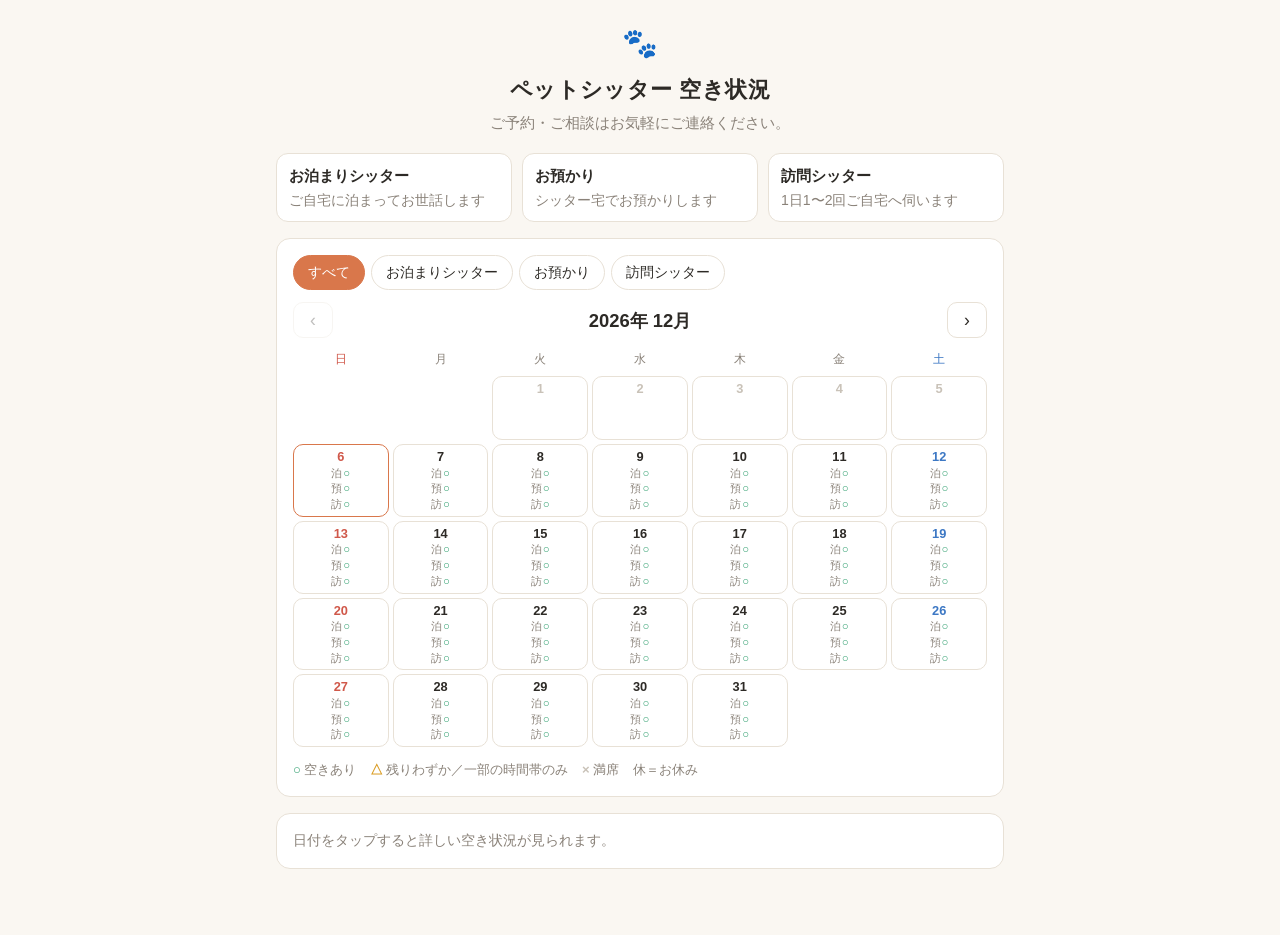
==== docs/index.html @ 4035f76f "Add pet sitter availability calendar (client view + admin page) Static site under docs/ for GitHub P" ====
<!doctype html>
<html lang="ja">
<head>
  <meta charset="utf-8">
  <meta name="viewport" content="width=device-width, initial-scale=1">
  <meta name="robots" content="noindex">
  <title>空き状況カレンダー</title>
  <link rel="stylesheet" href="style.css">
</head>
<body>
  <div class="wrap">
    <header class="top">
      <div class="paw">🐾</div>
      <h1 id="title">空き状況</h1>
      <p id="message"></p>
    </header>

    <div class="services" id="services"></div>

    <div class="card">
      <div class="tabs" id="tabs"></div>
      <div class="month-nav">
        <button type="button" id="prev" aria-label="前の月">‹</button>
        <h2 id="monthLabel"></h2>
        <button type="button" id="next" aria-label="次の月">›</button>
      </div>
      <div id="calendar"></div>
      <div class="legend">
        <span><b class="m-ok">○</b>空きあり</span>
        <span><b class="m-few">△</b>残りわずか／一部の時間帯のみ</span>
        <span><b class="m-full">×</b>満席</span>
        <span>休＝お休み</span>
      </div>
    </div>

    <div class="card" id="detail"><p class="hint">日付をタップすると詳しい空き状況が見られます。</p></div>

    <a class="contact" id="contact" hidden></a>
    <p class="footer-note" id="updated"></p>
  </div>

  <script src="common.js"></script>
  <script>
  (async function () {
    let data;
    try {
      const res = await fetch('data.json?t=' + Date.now(), { cache: 'no-store' });
      data = PS.normalize(await res.json());
    } catch (e) {
      data = PS.normalize(null);
    }
    const st = data.settings;
    document.title = st.businessName || document.title;
    document.getElementById('title').textContent = st.businessName;
    document.getElementById('message').textContent = st.message || '';

    const services = PS.enabledServices(data);
    document.getElementById('services').innerHTML = services
      .map((k) => `<div class="service"><b>${PS.esc(st.services[k].label)}</b><span>${PS.esc(st.services[k].note || '')}</span></div>`)
      .join('');

    if (st.contactUrl) {
      const a = document.getElementById('contact');
      a.href = st.contactUrl;
      a.textContent = st.contactLabel || 'お問い合わせ・ご予約';
      a.target = '_blank';
      a.rel = 'noopener';
      a.hidden = false;
    }
    if (data.updatedAt) {
      const u = new Date(data.updatedAt);
      document.getElementById('updated').textContent =
        `最終更新：${u.getMonth() + 1}/${u.getDate()} ${PS.pad(u.getHours())}:${PS.pad(u.getMinutes())}　※ご予約確定は直接のやりとりで行います`;
    }

    const now = new Date();
    const minIdx = now.getFullYear() * 12 + now.getMonth();
    const maxIdx = minIdx + Math.max(0, (Number(st.monthsAhead) || 3) - 1);
    const state = { idx: minIdx, filter: services.length > 1 ? 'all' : services[0], selected: null };

    const tabs = document.getElementById('tabs');
    const tabDefs = (services.length > 1 ? [['all', 'すべて']] : []).concat(services.map((k) => [k, st.services[k].label]));
    if (tabDefs.length > 1) {
      tabs.innerHTML = tabDefs.map(([k, l]) => `<button type="button" data-k="${k}">${PS.esc(l)}</button>`).join('');
      tabs.querySelectorAll('button').forEach((b) => b.addEventListener('click', () => { state.filter = b.dataset.k; draw(); }));
    } else {
      tabs.hidden = true;
    }

    function draw() {
      const y = Math.floor(state.idx / 12), m = state.idx % 12;
      document.getElementById('monthLabel').textContent = `${y}年 ${m + 1}月`;
      document.getElementById('prev').disabled = state.idx <= minIdx;
      document.getElementById('next').disabled = state.idx >= maxIdx;
      tabs.querySelectorAll('button').forEach((b) => b.classList.toggle('active', b.dataset.k === state.filter));
      PS.renderCalendar(document.getElementById('calendar'), data, {
        year: y, month: m, filter: state.filter, selected: state.selected,
        onSelect: (d) => { state.selected = d; draw(); PS.renderDetail(document.getElementById('detail'), data, d); },
      });
    }
    document.getElementById('prev').addEventListener('click', () => { state.idx--; draw(); });
    document.getElementById('next').addEventListener('click', () => { state.idx++; draw(); });
    draw();
  })();
  </script>
</body>
</html>
---- docs/style.css ----
:root {
  --bg: #faf7f2;
  --card: #ffffff;
  --text: #2d2a26;
  --muted: #8a8279;
  --line: #e8e1d6;
  --accent: #d9774b;
  --accent-soft: #fbeee6;
  --ok: #2f9e6e;
  --few: #d99a1e;
  --full: #c9c2b8;
  --closed-bg: #f1ece4;
  --sun: #d0584a;
  --sat: #3d78c4;
  --radius: 14px;
}
* { box-sizing: border-box; }
[hidden] { display: none !important; }
html { -webkit-text-size-adjust: 100%; }
body {
  margin: 0;
  background: var(--bg);
  color: var(--text);
  font-family: -apple-system, BlinkMacSystemFont, "Hiragino Sans", "Hiragino Kaku Gothic ProN", "Noto Sans JP", "Yu Gothic", Meiryo, sans-serif;
  line-height: 1.6;
}
.wrap { max-width: 760px; margin: 0 auto; padding: 20px 16px 48px; }
header.top { text-align: center; margin-bottom: 18px; }
header.top h1 { font-size: 1.4rem; margin: 6px 0 4px; letter-spacing: .02em; }
header.top .paw { font-size: 1.8rem; }
header.top p { margin: 0; color: var(--muted); font-size: .92rem; white-space: pre-wrap; }
.card { background: var(--card); border: 1px solid var(--line); border-radius: var(--radius); padding: 16px; margin-bottom: 16px; }

.services { display: grid; grid-template-columns: repeat(auto-fit, minmax(180px, 1fr)); gap: 10px; margin-bottom: 16px; }
.service { background: var(--card); border: 1px solid var(--line); border-radius: 12px; padding: 10px 12px; font-size: .88rem; }
.service b { display: block; font-size: .95rem; }
.service span { color: var(--muted); }

.tabs { display: flex; gap: 6px; flex-wrap: wrap; margin-bottom: 12px; }
.tabs button {
  border: 1px solid var(--line); background: var(--card); color: var(--text);
  padding: 7px 14px; border-radius: 999px; font-size: .88rem; cursor: pointer; font-family: inherit;
}
.tabs button.active { background: var(--accent); border-color: var(--accent); color: #fff; }

.month-nav { display: flex; align-items: center; justify-content: space-between; margin-bottom: 10px; }
.month-nav h2 { margin: 0; font-size: 1.15rem; }
.month-nav button {
  border: 1px solid var(--line); background: var(--card); border-radius: 10px; width: 40px; height: 36px;
  font-size: 1.1rem; cursor: pointer; color: var(--text);
}
.month-nav button:disabled { opacity: .3; cursor: default; }

.cal-grid { display: grid; grid-template-columns: repeat(7, minmax(0, 1fr)); gap: 4px; }
.cal-head { text-align: center; font-size: .78rem; color: var(--muted); padding: 2px 0; }
.cal-head.sun, .num.sun { color: var(--sun); }
.cal-head.sat, .num.sat { color: var(--sat); }
.cal-cell {
  min-height: 64px; border: 1px solid var(--line); border-radius: 10px; background: var(--card);
  padding: 4px 2px; display: flex; flex-direction: column; align-items: center; gap: 1px;
  font-family: inherit; color: var(--text); cursor: pointer;
}
.cal-cell.empty { border: none; background: transparent; cursor: default; }
.cal-cell.past { background: transparent; color: var(--full); cursor: default; }
.cal-cell.past .num { color: var(--full); }
.cal-cell.closed { background: var(--closed-bg); }
.cal-cell.today { border-color: var(--accent); }
.cal-cell.selected { outline: 2px solid var(--accent); outline-offset: -1px; background: var(--accent-soft); }
.num { font-size: .8rem; font-weight: 600; line-height: 1.2; }
.big { font-size: 1.4rem; font-weight: 700; line-height: 1.3; }
.mini { font-size: .74rem; line-height: 1.25; font-weight: 700; white-space: nowrap; }
.mini i { font-style: normal; font-weight: 400; color: var(--muted); margin-right: 1px; font-size: .68rem; }
.closed-label { font-size: .78rem; color: var(--muted); margin-top: 6px; }
.m-ok { color: var(--ok); }
.m-few { color: var(--few); }
.m-full { color: var(--full); }

.legend { display: flex; gap: 14px; flex-wrap: wrap; font-size: .82rem; color: var(--muted); margin-top: 12px; }
.legend b { margin-right: 3px; }

#detail h3 { margin: 0 0 10px; font-size: 1.05rem; }
.detail-list { list-style: none; margin: 0; padding: 0; display: grid; gap: 10px; }
.detail-list li { border-top: 1px solid var(--line); padding-top: 10px; }
.detail-list li:first-child { border-top: none; padding-top: 0; }
.d-title { font-weight: 600; font-size: .92rem; margin-bottom: 4px; }
.d-title small { color: var(--muted); font-weight: 400; margin-left: 6px; }
.d-val b { font-size: 1.1rem; }
.slots { display: grid; grid-template-columns: repeat(auto-fit, minmax(90px, 1fr)); gap: 6px; }
.slot { border: 1px solid var(--line); border-radius: 10px; padding: 6px 8px; text-align: center; }
.slot span { display: block; color: var(--text); font-size: .85rem; }
.slot span small { display: block; color: var(--muted); font-size: .72rem; }
.slot b { font-size: 1.2rem; }
.slot > small { display: block; font-size: .72rem; color: var(--muted); }
.detail-closed { color: var(--muted); margin: 0; }
.hint { color: var(--muted); font-size: .85rem; margin: 0; }

.contact {
  display: block; text-align: center; background: var(--accent); color: #fff; text-decoration: none;
  padding: 13px; border-radius: 12px; font-weight: 700; margin-top: 4px;
}
.footer-note { text-align: center; color: var(--muted); font-size: .78rem; margin-top: 18px; }

@media (max-width: 420px) {
  .cal-grid { gap: 3px; }
  .cal-cell { min-height: 58px; border-radius: 8px; }
  .mini { font-size: .7rem; }
}
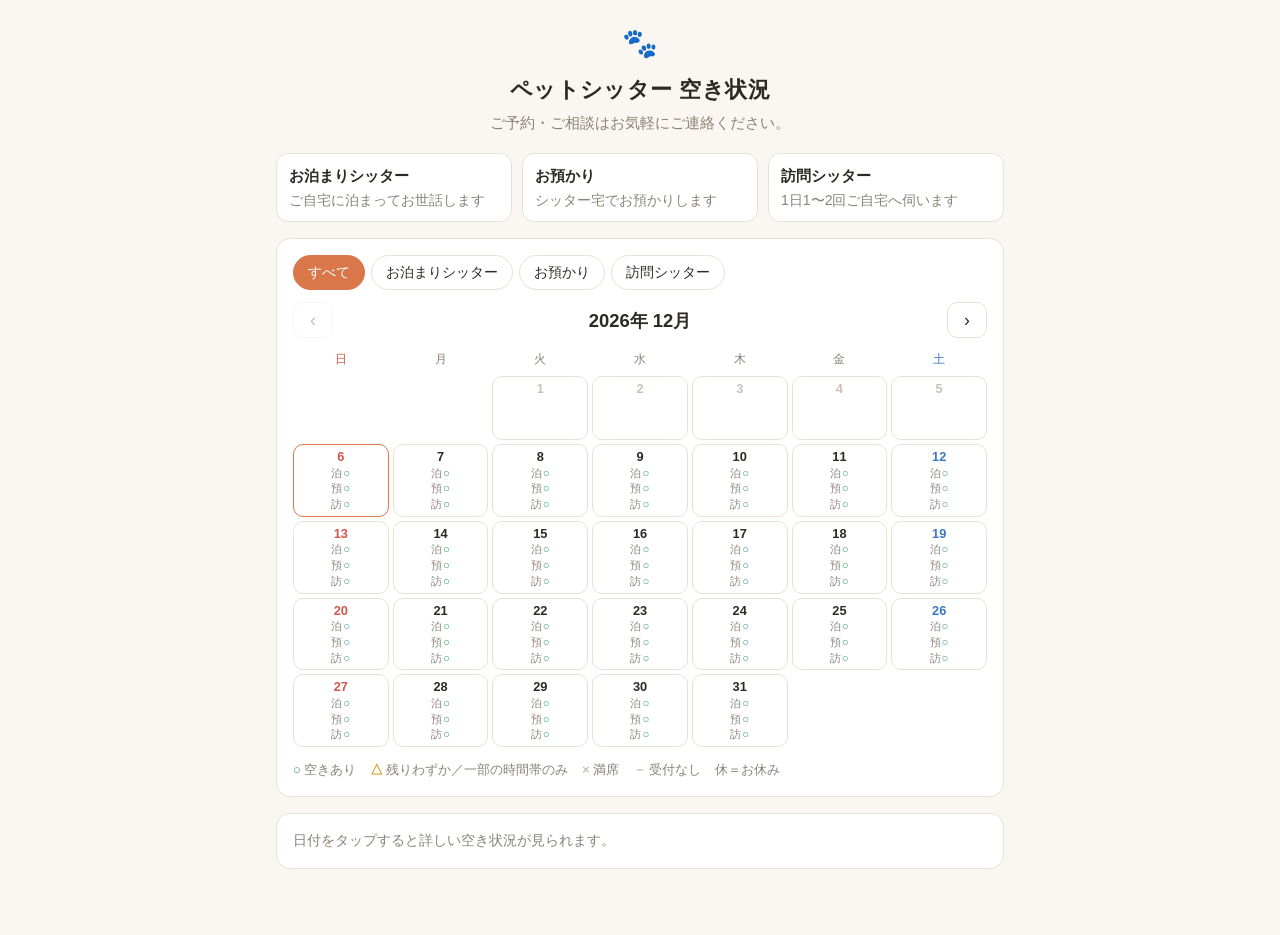
==== commit 63be8a33: "Add voice/text commands and per-period service restrictions Sitter can say e.g. "20日から25日はドロップオフしか受け" ====
--- a/docs/index.html
+++ b/docs/index.html
@@ -29,6 +29,7 @@
         <span><b class="m-ok">○</b>空きあり</span>
         <span><b class="m-few">△</b>残りわずか／一部の時間帯のみ</span>
         <span><b class="m-full">×</b>満席</span>
+        <span><b class="m-na">－</b>受付なし</span>
         <span>休＝お休み</span>
       </div>
     </div>
--- a/docs/style.css
+++ b/docs/style.css
@@ -74,6 +74,7 @@
 .m-ok { color: var(--ok); }
 .m-few { color: var(--few); }
 .m-full { color: var(--full); }
+.m-na { color: var(--full); }
 
 .legend { display: flex; gap: 14px; flex-wrap: wrap; font-size: .82rem; color: var(--muted); margin-top: 12px; }
 .legend b { margin-right: 3px; }
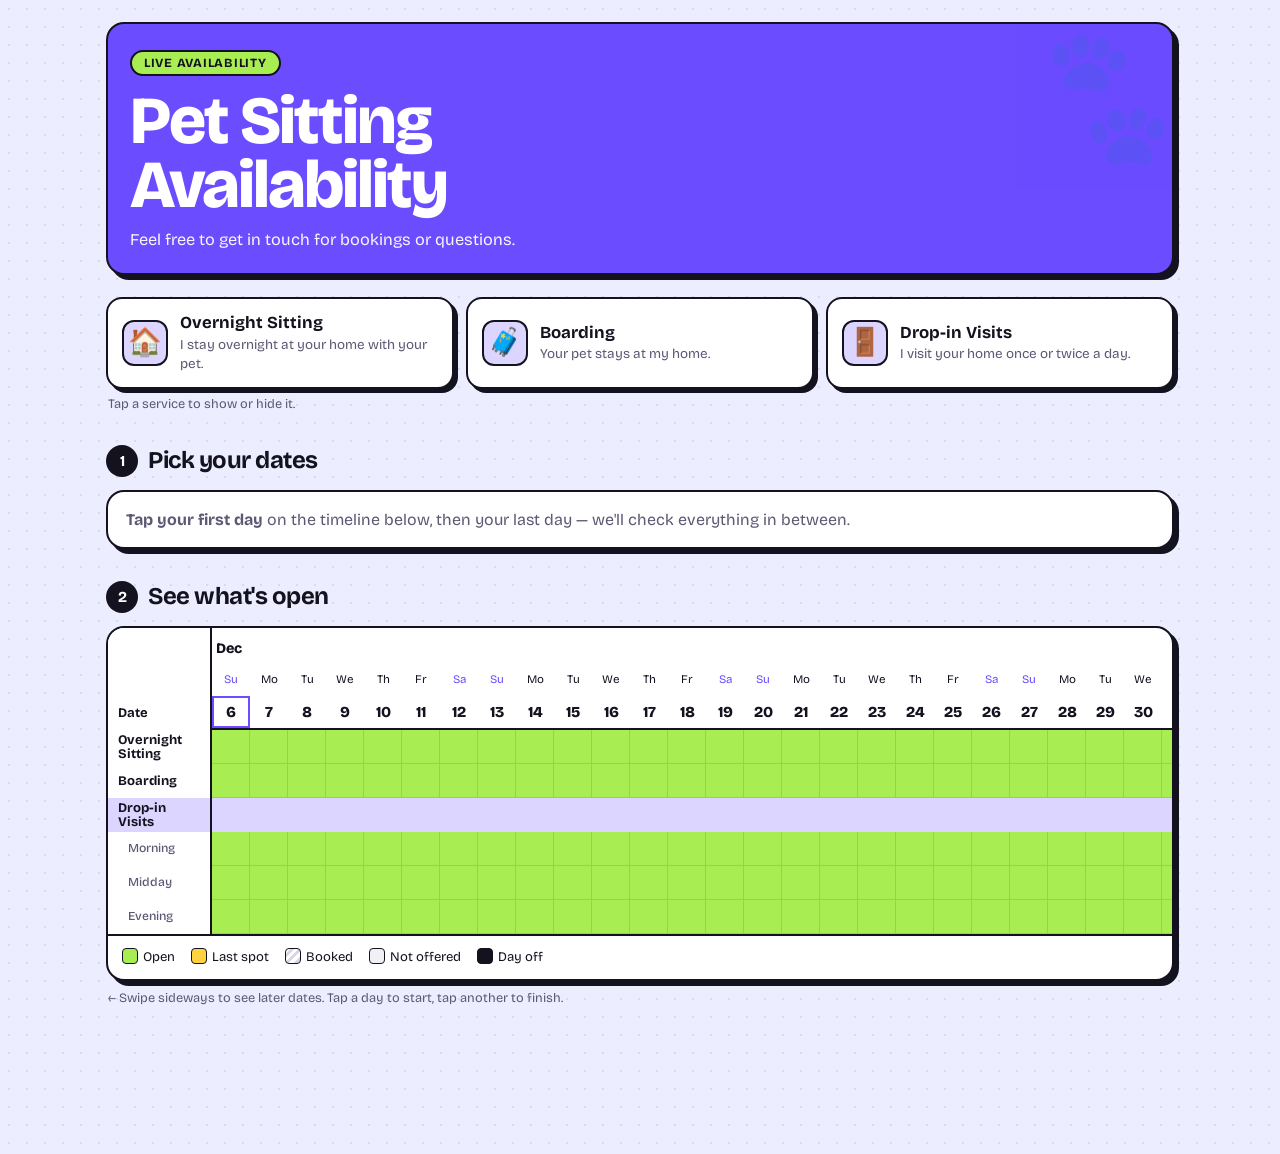
==== commit 8dde99fe: "Redesign client page in English with timeline and date-range checker; add auto-translation - Client " ====
--- a/docs/index.html
+++ b/docs/index.html
@@ -1,48 +1,51 @@
 <!doctype html>
-<html lang="ja">
+<html lang="en">
 <head>
   <meta charset="utf-8">
   <meta name="viewport" content="width=device-width, initial-scale=1">
   <meta name="robots" content="noindex">
-  <title>空き状況カレンダー</title>
-  <link rel="stylesheet" href="style.css">
+  <title>Availability</title>
+  <link rel="preconnect" href="https://fonts.googleapis.com">
+  <link rel="preconnect" href="https://fonts.gstatic.com" crossorigin>
+  <link href="https://fonts.googleapis.com/css2?family=Bricolage+Grotesque:opsz,wght@12..96,400;12..96,500;12..96,700;12..96,800&display=swap" rel="stylesheet">
+  <link rel="stylesheet" href="client.css">
 </head>
 <body>
   <div class="wrap">
-    <header class="top">
-      <div class="paw">🐾</div>
-      <h1 id="title">空き状況</h1>
+    <section class="hero sticker">
+      <div class="paws" aria-hidden="true">🐾</div>
+      <span class="eyebrow">Live availability</span>
+      <h1 id="title">Pet Sitting</h1>
       <p id="message"></p>
-    </header>
-
-    <div class="services" id="services"></div>
-
-    <div class="card">
-      <div class="tabs" id="tabs"></div>
-      <div class="month-nav">
-        <button type="button" id="prev" aria-label="前の月">‹</button>
-        <h2 id="monthLabel"></h2>
-        <button type="button" id="next" aria-label="次の月">›</button>
-      </div>
-      <div id="calendar"></div>
+    </section>
+
+    <div class="chips" id="chips"></div>
+    <p class="chip-hint">Tap a service to show or hide it.</p>
+
+    <h2 class="t"><span class="n">1</span>Pick your dates</h2>
+    <div class="checker sticker" id="checker"></div>
+
+    <h2 class="t"><span class="n">2</span>See what's open</h2>
+    <div class="tl-card sticker">
+      <div class="tl-scroll" id="scroll"><div class="tl" id="tl"></div></div>
       <div class="legend">
-        <span><b class="m-ok">○</b>空きあり</span>
-        <span><b class="m-few">△</b>残りわずか／一部の時間帯のみ</span>
-        <span><b class="m-full">×</b>満席</span>
-        <span><b class="m-na">－</b>受付なし</span>
-        <span>休＝お休み</span>
+        <span><i class="ok"></i>Open</span>
+        <span><i class="few"></i>Last spot</span>
+        <span><i class="full"></i>Booked</span>
+        <span><i class="na"></i>Not offered</span>
+        <span><i class="closed"></i>Day off</span>
       </div>
     </div>
-
-    <div class="card" id="detail"><p class="hint">日付をタップすると詳しい空き状況が見られます。</p></div>
-
-    <a class="contact" id="contact" hidden></a>
-    <p class="footer-note" id="updated"></p>
+    <p class="scroll-hint">← Swipe sideways to see later dates. Tap a day to start, tap another to finish.</p>
+
+    <p class="foot" id="updated"></p>
   </div>
+  <a class="cta" id="contact" hidden></a>
 
   <script src="common.js"></script>
   <script>
   (async function () {
+    const ICON = { stay: '🏠', boarding: '🧳', visit: '🚪' };
     let data;
     try {
       const res = await fetch('data.json?t=' + Date.now(), { cache: 'no-store' });
@@ -51,19 +54,15 @@
       data = PS.normalize(null);
     }
     const st = data.settings;
-    document.title = st.businessName || document.title;
-    document.getElementById('title').textContent = st.businessName;
-    document.getElementById('message').textContent = st.message || '';
-
-    const services = PS.enabledServices(data);
-    document.getElementById('services').innerHTML = services
-      .map((k) => `<div class="service"><b>${PS.esc(st.services[k].label)}</b><span>${PS.esc(st.services[k].note || '')}</span></div>`)
-      .join('');
+    const en = st.en;
+    document.title = en.businessName || 'Availability';
+    document.getElementById('title').textContent = en.businessName || 'Pet Sitting';
+    document.getElementById('message').textContent = en.message || '';
 
     if (st.contactUrl) {
       const a = document.getElementById('contact');
       a.href = st.contactUrl;
-      a.textContent = st.contactLabel || 'お問い合わせ・ご予約';
+      a.textContent = (en.contactLabel || 'Contact me to book') + ' →';
       a.target = '_blank';
       a.rel = 'noopener';
       a.hidden = false;
@@ -71,36 +70,162 @@
     if (data.updatedAt) {
       const u = new Date(data.updatedAt);
       document.getElementById('updated').textContent =
-        `最終更新：${u.getMonth() + 1}/${u.getDate()} ${PS.pad(u.getHours())}:${PS.pad(u.getMinutes())}　※ご予約確定は直接のやりとりで行います`;
-    }
-
-    const now = new Date();
-    const minIdx = now.getFullYear() * 12 + now.getMonth();
-    const maxIdx = minIdx + Math.max(0, (Number(st.monthsAhead) || 3) - 1);
-    const state = { idx: minIdx, filter: services.length > 1 ? 'all' : services[0], selected: null };
-
-    const tabs = document.getElementById('tabs');
-    const tabDefs = (services.length > 1 ? [['all', 'すべて']] : []).concat(services.map((k) => [k, st.services[k].label]));
-    if (tabDefs.length > 1) {
-      tabs.innerHTML = tabDefs.map(([k, l]) => `<button type="button" data-k="${k}">${PS.esc(l)}</button>`).join('');
-      tabs.querySelectorAll('button').forEach((b) => b.addEventListener('click', () => { state.filter = b.dataset.k; draw(); }));
-    } else {
-      tabs.hidden = true;
+        `Updated ${PS.MONTH_EN[u.getMonth()]} ${u.getDate()}, ${PS.pad(u.getHours())}:${PS.pad(u.getMinutes())} · Bookings are confirmed directly with me.`;
+    }
+
+    const services = PS.enabledServices(data);
+    const shown = new Set(services);
+    const state = { start: null, end: null };
+
+    // date span: today → end of the last month shown
+    const today = PS.today();
+    const t0 = PS.parse(today);
+    const months = Math.max(1, Number(st.monthsAhead) || 3);
+    const last = PS.ymd(new Date(t0.getFullYear(), t0.getMonth() + months, 0));
+    const days = [];
+    for (let d = today; d <= last; d = PS.addDays(d, 1)) days.push(d);
+    const statusCache = new Map(days.map((d) => [d, PS.dayStatus(data, d)]));
+    const ds = (d) => statusCache.get(d) || PS.dayStatus(data, d);
+
+    /* ---------- chips ---------- */
+    const chips = document.getElementById('chips');
+    chips.innerHTML = services.map((k) => {
+      const s = PS.svcText(data, k, 'en');
+      return `<button type="button" class="chip" data-k="${k}"><span class="ico">${ICON[k]}</span><span><b>${PS.esc(s.label)}</b><span class="d">${PS.esc(s.note)}</span></span></button>`;
+    }).join('');
+    chips.querySelectorAll('.chip').forEach((b) => b.addEventListener('click', () => {
+      const k = b.dataset.k;
+      if (shown.has(k) && shown.size > 1) shown.delete(k); else shown.add(k);
+      chips.querySelectorAll('.chip').forEach((c) => c.classList.toggle('off', !shown.has(c.dataset.k)));
+      draw();
+    }));
+
+    /* ---------- timeline ---------- */
+    function cellFor(m, remaining) {
+      if (m === 'closed') return ['closed', 'OFF'];
+      if (m === 'na') return ['na', '–'];
+      if (m === 'full') return ['full', '✕'];
+      if (m === 'few') return ['few', st.showCounts ? String(remaining) : ''];
+      return ['ok', ''];
+    }
+    function inRange(d) {
+      if (!state.start) return false;
+      const e = state.end || state.start;
+      return d >= state.start && d <= e;
+    }
+    function drawTimeline() {
+      const tl = document.getElementById('tl');
+      tl.style.setProperty('--days', days.length);
+      let h = '<div class="lab"></div>';
+      days.forEach((d, i) => {
+        const x = PS.parse(d);
+        const label = i === 0 || x.getDate() === 1 ? `<span>${PS.MONTH_EN[x.getMonth()]}</span>` : '';
+        h += `<div class="mon">${label}</div>`;
+      });
+      h += '<div class="lab"></div>';
+      days.forEach((d) => {
+        const w = PS.parse(d).getDay();
+        h += `<div class="dw ${w === 0 || w === 6 ? 'we' : ''}" data-d="${d}">${PS.WEEK_EN[w].slice(0, 2)}</div>`;
+      });
+      h += '<div class="lab">Date</div>';
+      days.forEach((d) => {
+        const cls = ['dn'];
+        if (d === today) cls.push('today');
+        if (d === state.start || d === state.end) cls.push('sel');
+        h += `<div class="${cls.join(' ')}" data-d="${d}">${PS.parse(d).getDate()}</div>`;
+      });
+
+      const row = (label, sub, getter) => {
+        h += `<div class="lab ${sub ? 'sub' : ''}">${PS.esc(label)}</div>`;
+        days.forEach((d) => {
+          const [cls, txt] = getter(ds(d));
+          const extra = (inRange(d) ? ' inrange' : '') + (d === state.start || d === state.end ? ' sel' : '');
+          h += `<div class="c ${cls}${extra}" data-d="${d}">${txt}</div>`;
+        });
+      };
+      for (const k of services) {
+        if (!shown.has(k)) continue;
+        const s = PS.svcText(data, k, 'en');
+        if (k === 'visit') {
+          h += `<div class="lab grp">${PS.esc(s.label)}</div><div class="lab grp" style="grid-column: 2 / -1; position: static; border-right: 0"></div>`;
+          st.visitSlots.forEach((slot, i) => {
+            row(PS.slotText(slot, 'en').label, true, (x) => {
+              if (x.closed) return cellFor('closed');
+              const v = x.visits[i];
+              return cellFor(PS.mark(v), v.remaining);
+            });
+          });
+        } else {
+          row(s.label, false, (x) => (x.closed ? cellFor('closed') : cellFor(PS.mark(x[k]), x[k].remaining)));
+        }
+      }
+      tl.innerHTML = h;
+      tl.querySelectorAll('[data-d]').forEach((el) => el.addEventListener('click', () => pick(el.dataset.d)));
+    }
+
+    /* ---------- range checker ---------- */
+    function pick(d) {
+      if (!state.start || state.end) { state.start = d; state.end = null; }
+      else if (d < state.start) { state.start = d; }
+      else { state.end = d; }
+      draw();
+    }
+    function list(ds_) {
+      const shownDates = ds_.slice(0, 4).map((d) => PS.fmtDateEn(d).replace(/^\w+, /, ''));
+      return shownDates.join(', ') + (ds_.length > 4 ? ` +${ds_.length - 4} more` : '');
+    }
+    function drawChecker() {
+      const el = document.getElementById('checker');
+      if (!state.start) {
+        el.innerHTML = '<p class="prompt"><b>Tap your first day</b> on the timeline below, then your last day — we\'ll check everything in between.</p>';
+        return;
+      }
+      const a = state.start, b = state.end || state.start;
+      const nights = [];
+      if (b > a) for (let d = a; d < b; d = PS.addDays(d, 1)) nights.push(d); else nights.push(a);
+      const visitDays = [];
+      for (let d = a; d <= b; d = PS.addDays(d, 1)) visitDays.push(d);
+      const nCount = b > a ? nights.length : 1;
+      let html = `<div class="range">${PS.fmtDateEn(a)}${b > a ? ' → ' + PS.fmtDateEn(b) : ''}<small>${b > a ? `${nCount} night${nCount > 1 ? 's' : ''} · ${visitDays.length} days` : 'one day'}${state.end ? '' : ' · tap a last day'}</small></div>`;
+      html += '<div class="results">';
+      for (const k of services) {
+        if (!shown.has(k)) continue;
+        const s = PS.svcText(data, k, 'en');
+        if (k === 'visit') {
+          const perSlot = st.visitSlots.map((slot, i) => {
+            const bad = visitDays.filter((d) => { const x = ds(d); return x.closed || x.visits[i].remaining <= 0; });
+            return { label: PS.slotText(slot, 'en').label, bad };
+          });
+          const allOk = perSlot.every((p) => !p.bad.length);
+          const allNo = perSlot.every((p) => p.bad.length === visitDays.length);
+          const cls = allOk ? 'ok' : allNo ? 'no' : 'partial';
+          html += `<div class="res ${cls}"><div class="h"><span>${ICON[k]} ${PS.esc(s.label)}</span><span>${allOk ? '✓ Open' : allNo ? '✕' : 'Partly'}</span></div>`;
+          if (allOk) html += '<div class="s">Every visit time is open.</div>';
+          else if (allNo) html += '<div class="s">Not available for these dates.</div>';
+          else html += '<ul>' + perSlot.map((p) => `<li><b>${PS.esc(p.label)}</b>: ${!p.bad.length ? 'open every day' : p.bad.length === visitDays.length ? 'not available' : 'not on ' + list(p.bad)}</li>`).join('') + '</ul>';
+          html += '</div>';
+        } else {
+          const bad = nights.filter((d) => { const x = ds(d); return x.closed || x[k].remaining <= 0; });
+          const cls = !bad.length ? 'ok' : bad.length === nights.length ? 'no' : 'partial';
+          const msg = !bad.length
+            ? (b > a ? `Open for all ${nCount} night${nCount > 1 ? 's' : ''}.` : 'Open that night.')
+            : bad.length === nights.length ? 'Not available for these dates.'
+            : `Booked the night${bad.length > 1 ? 's' : ''} of ${list(bad)}.`;
+          html += `<div class="res ${cls}"><div class="h"><span>${ICON[k]} ${PS.esc(s.label)}</span><span>${cls === 'ok' ? '✓ Open' : cls === 'no' ? '✕' : 'Partly'}</span></div><div class="s">${msg}</div></div>`;
+        }
+      }
+      html += '</div><button type="button" class="btn-clear" id="clear">Clear dates</button>';
+      el.innerHTML = html;
+      document.getElementById('clear').addEventListener('click', () => { state.start = state.end = null; draw(); });
     }
 
     function draw() {
-      const y = Math.floor(state.idx / 12), m = state.idx % 12;
-      document.getElementById('monthLabel').textContent = `${y}年 ${m + 1}月`;
-      document.getElementById('prev').disabled = state.idx <= minIdx;
-      document.getElementById('next').disabled = state.idx >= maxIdx;
-      tabs.querySelectorAll('button').forEach((b) => b.classList.toggle('active', b.dataset.k === state.filter));
-      PS.renderCalendar(document.getElementById('calendar'), data, {
-        year: y, month: m, filter: state.filter, selected: state.selected,
-        onSelect: (d) => { state.selected = d; draw(); PS.renderDetail(document.getElementById('detail'), data, d); },
-      });
-    }
-    document.getElementById('prev').addEventListener('click', () => { state.idx--; draw(); });
-    document.getElementById('next').addEventListener('click', () => { state.idx++; draw(); });
+      const sc = document.getElementById('scroll');
+      const x = sc.scrollLeft;
+      drawTimeline();
+      sc.scrollLeft = x;
+      drawChecker();
+    }
     draw();
   })();
   </script>
--- a/docs/client.css
+++ b/docs/client.css
@@ -0,0 +1,133 @@
+/* Client page — bold "sticker" timeline design */
+:root {
+  --bg: #eceeff;
+  --ink: #15121f;
+  --paper: #ffffff;
+  --violet: #6b4cff;
+  --violet-soft: #dcd5ff;
+  --ok: #a8ee52;
+  --few: #ffd23f;
+  --muted: #5d5873;
+  --line: #15121f;
+  --col: 38px;
+  --lab: 104px;
+}
+* { box-sizing: border-box; }
+[hidden] { display: none !important; }
+html { -webkit-text-size-adjust: 100%; }
+body {
+  margin: 0;
+  background: var(--bg);
+  color: var(--ink);
+  font-family: "Bricolage Grotesque", "Helvetica Neue", Arial, sans-serif;
+  line-height: 1.45;
+  background-image: radial-gradient(rgba(21, 18, 31, .09) 1.2px, transparent 1.2px);
+  background-size: 18px 18px;
+}
+.wrap { max-width: 1100px; margin: 0 auto; padding: 22px 16px 120px; }
+
+.sticker {
+  background: var(--paper);
+  border: 2.5px solid var(--line);
+  border-radius: 18px;
+  box-shadow: 5px 5px 0 var(--line);
+}
+
+/* Hero */
+.hero { padding: 26px 22px 22px; position: relative; overflow: hidden; background: var(--violet); color: #fff; }
+.hero .eyebrow {
+  display: inline-block; background: var(--ok); color: var(--ink); border: 2px solid var(--ink);
+  border-radius: 999px; padding: 2px 12px; font-weight: 700; font-size: .78rem; letter-spacing: .06em; text-transform: uppercase;
+}
+.hero h1 { font-size: clamp(2.1rem, 8vw, 4.2rem); line-height: .95; margin: 14px 0 10px; letter-spacing: -.03em; font-weight: 800; max-width: 12ch; }
+.hero p { margin: 0; font-size: 1.02rem; max-width: 46ch; opacity: .95; white-space: pre-wrap; }
+.hero .paws { position: absolute; right: -10px; top: -14px; font-size: 7.5rem; opacity: .18; transform: rotate(18deg); pointer-events: none; }
+
+/* Service chips */
+.chips { display: flex; flex-wrap: wrap; gap: 12px; margin: 22px 0 6px; }
+.chip {
+  flex: 1 1 220px; text-align: left; cursor: pointer; font: inherit; color: var(--ink);
+  padding: 12px 14px; display: flex; gap: 12px; align-items: center;
+  background: var(--paper); border: 2.5px solid var(--line); border-radius: 16px; box-shadow: 4px 4px 0 var(--line);
+  transition: transform .08s, box-shadow .08s;
+}
+.chip:active { transform: translate(2px, 2px); box-shadow: 2px 2px 0 var(--line); }
+.chip .ico { font-size: 1.7rem; width: 46px; height: 46px; display: grid; place-items: center; border-radius: 12px; border: 2px solid var(--line); background: var(--violet-soft); flex-shrink: 0; }
+.chip b { display: block; font-size: 1.05rem; }
+.chip span.d { display: block; font-size: .84rem; color: var(--muted); }
+.chip.off { opacity: .45; box-shadow: none; transform: translate(4px, 4px); }
+.chip-hint { font-size: .8rem; color: var(--muted); margin: 4px 2px 0; }
+
+/* Section titles */
+h2.t { font-size: 1.5rem; letter-spacing: -.02em; margin: 30px 0 12px; display: flex; align-items: center; gap: 10px; }
+h2.t .n { display: inline-grid; place-items: center; width: 32px; height: 32px; border-radius: 50%; background: var(--ink); color: #fff; font-size: .95rem; }
+
+/* Range checker */
+.checker { padding: 16px 18px; }
+.checker .range { font-size: 1.25rem; font-weight: 800; letter-spacing: -.01em; }
+.checker .range small { font-weight: 500; color: var(--muted); font-size: .85rem; margin-left: 6px; }
+.checker .prompt { color: var(--muted); margin: 0; }
+.results { display: grid; grid-template-columns: repeat(auto-fit, minmax(220px, 1fr)); gap: 10px; margin-top: 12px; }
+.res { border: 2px solid var(--line); border-radius: 14px; padding: 10px 12px; }
+.res.ok { background: var(--ok); }
+.res.partial { background: var(--few); }
+.res.no { background: repeating-linear-gradient(135deg, #fff 0 7px, #ece9f4 7px 14px); }
+.res .h { font-weight: 800; display: flex; justify-content: space-between; gap: 6px; }
+.res .s { font-size: .85rem; margin-top: 2px; }
+.res ul { margin: 4px 0 0; padding-left: 18px; font-size: .85rem; }
+.btn-clear { margin-top: 12px; font: inherit; font-weight: 700; background: var(--paper); border: 2px solid var(--line); border-radius: 999px; padding: 4px 14px; cursor: pointer; color: var(--ink); }
+
+/* Timeline */
+.tl-card { padding: 0; overflow: hidden; }
+.tl-scroll { overflow-x: auto; -webkit-overflow-scrolling: touch; scrollbar-width: thin; }
+.tl { display: grid; grid-template-columns: var(--lab) repeat(var(--days), var(--col)); min-width: max-content; }
+.tl > div { height: 34px; }
+.lab {
+  position: sticky; left: 0; z-index: 3; background: var(--paper); border-right: 2.5px solid var(--line);
+  display: flex; align-items: center; padding: 0 10px; font-weight: 700; font-size: .82rem; line-height: 1.1;
+}
+.lab.sub { font-weight: 500; font-size: .76rem; padding-left: 20px; color: var(--muted); }
+.lab.grp { background: var(--violet-soft); }
+.mon { font-weight: 800; font-size: .9rem; display: flex; align-items: flex-end; padding: 0 0 2px 4px; white-space: nowrap; overflow: visible; }
+.mon span { position: relative; z-index: 1; }
+.dw, .dn { display: grid; place-items: center; font-size: .72rem; cursor: pointer; }
+.dn { font-weight: 800; font-size: .95rem; border-bottom: 2.5px solid var(--line); }
+.we { color: var(--violet); }
+.c {
+  border-right: 1px solid rgba(21, 18, 31, .12); border-bottom: 1px solid rgba(21, 18, 31, .12);
+  display: grid; place-items: center; cursor: pointer; font-size: .8rem; font-weight: 800; position: relative;
+}
+.c.ok { background: var(--ok); }
+.c.few { background: var(--few); }
+.c.full { background: repeating-linear-gradient(135deg, #fff 0 5px, #e3e0ee 5px 10px); color: #9a95ad; }
+.c.na { background: #f1f0f6; color: #b9b5c8; }
+.c.closed { background: var(--ink); color: #fff; font-size: .62rem; letter-spacing: .04em; }
+.tl .today { box-shadow: inset 0 0 0 2px var(--violet); }
+.tl .sel { outline: 3px solid var(--violet); outline-offset: -3px; z-index: 1; }
+.tl .inrange { filter: saturate(1.25) brightness(.94); }
+.tl .gap { height: 8px !important; }
+
+.legend { display: flex; flex-wrap: wrap; gap: 10px 16px; padding: 12px 14px; border-top: 2.5px solid var(--line); font-size: .82rem; }
+.legend i { display: inline-block; width: 16px; height: 16px; border: 1.5px solid var(--line); border-radius: 4px; vertical-align: -3px; margin-right: 5px; }
+.legend .ok { background: var(--ok); }
+.legend .few { background: var(--few); }
+.legend .full { background: repeating-linear-gradient(135deg, #fff 0 3px, #d9d6e6 3px 6px); }
+.legend .na { background: #f1f0f6; }
+.legend .closed { background: var(--ink); }
+.scroll-hint { font-size: .8rem; color: var(--muted); margin: 8px 2px 0; }
+
+/* Contact bar */
+.cta {
+  position: fixed; left: 50%; bottom: 16px; transform: translateX(-50%); width: min(560px, calc(100% - 32px));
+  display: flex; align-items: center; justify-content: center; gap: 8px;
+  background: var(--ink); color: #fff; text-decoration: none; font-weight: 800; font-size: 1.05rem;
+  padding: 15px 18px; border-radius: 999px; border: 2.5px solid var(--ink); box-shadow: 4px 4px 0 var(--violet); z-index: 10;
+}
+.foot { text-align: center; font-size: .8rem; color: var(--muted); margin-top: 26px; }
+
+@media (max-width: 520px) {
+  :root { --col: 34px; --lab: 84px; }
+  .hero { padding: 22px 18px 18px; }
+  .lab { font-size: .74rem; padding: 0 7px; }
+  .lab.sub { padding-left: 12px; font-size: .7rem; }
+}
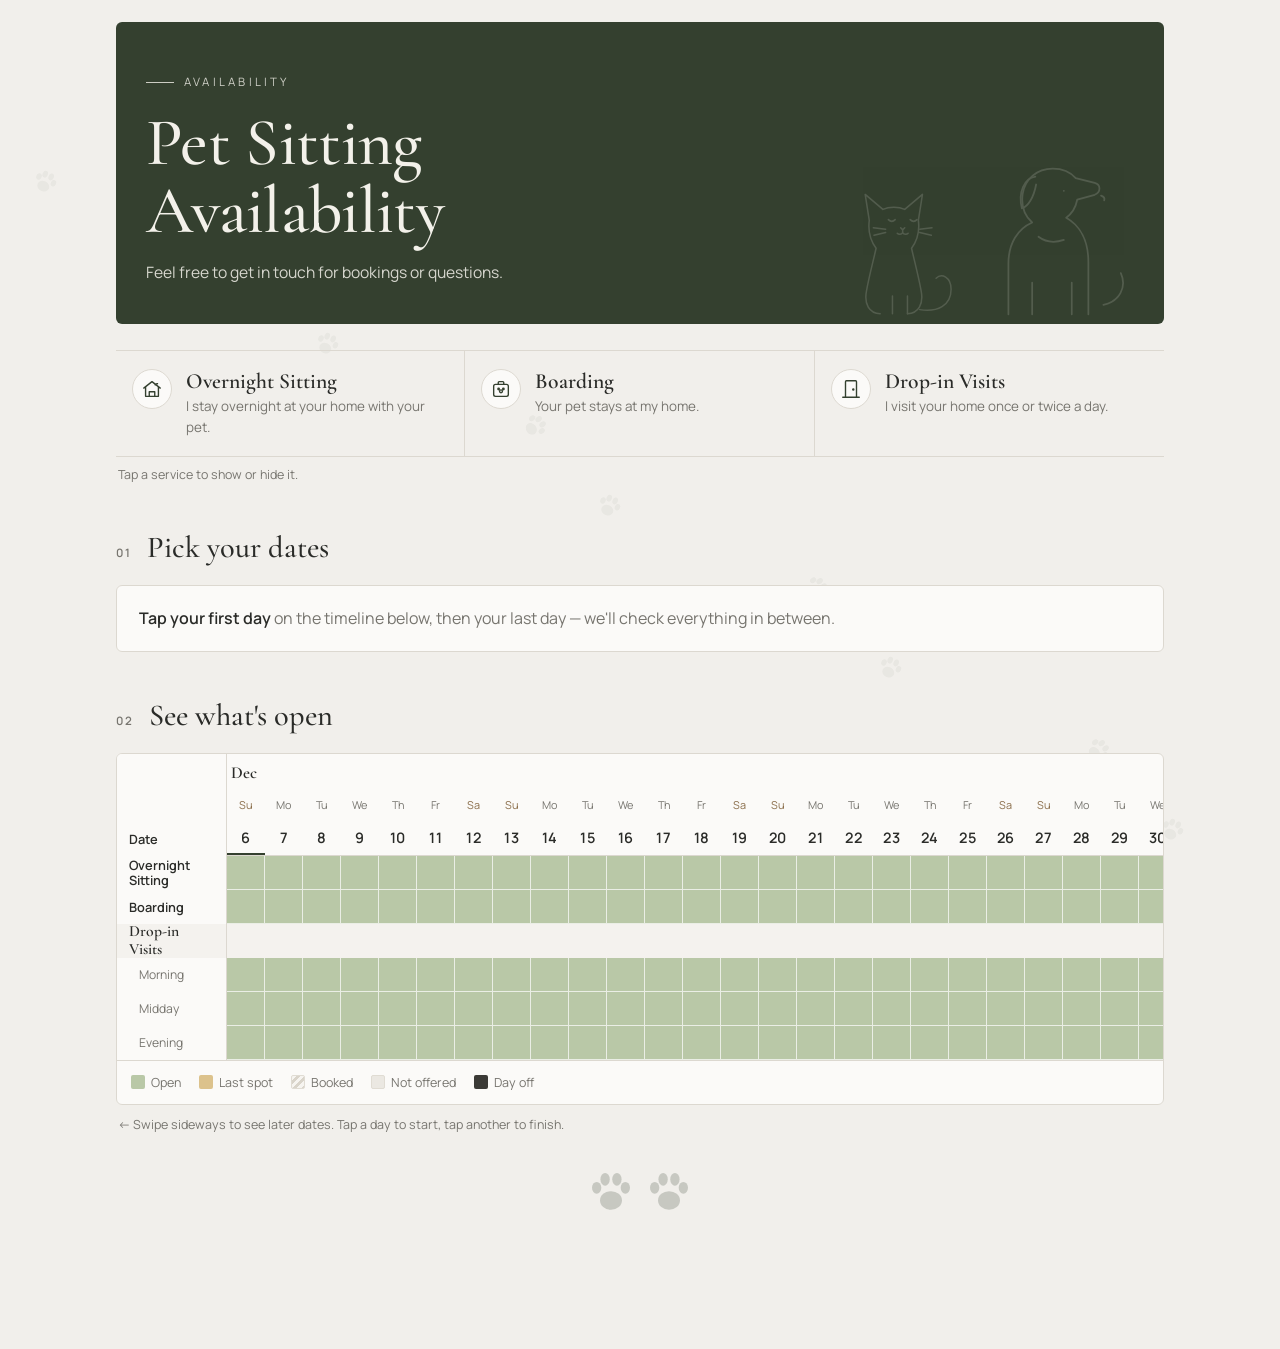
==== commit c76973a1: "Calmer, chic client design with faint cat and dog line art - Stone/olive palette, serif headings, th" ====
--- a/docs/index.html
+++ b/docs/index.html
@@ -7,14 +7,16 @@
   <title>Availability</title>
   <link rel="preconnect" href="https://fonts.googleapis.com">
   <link rel="preconnect" href="https://fonts.gstatic.com" crossorigin>
-  <link href="https://fonts.googleapis.com/css2?family=Bricolage+Grotesque:opsz,wght@12..96,400;12..96,500;12..96,700;12..96,800&display=swap" rel="stylesheet">
+  <link href="https://fonts.googleapis.com/css2?family=Cormorant+Garamond:wght@500;600&family=Manrope:wght@400;600&display=swap" rel="stylesheet">
   <link rel="stylesheet" href="client.css">
 </head>
 <body>
+  <div class="trail" id="trail"></div>
   <div class="wrap">
-    <section class="hero sticker">
-      <div class="paws" aria-hidden="true">🐾</div>
-      <span class="eyebrow">Live availability</span>
+    <section class="hero">
+      <div class="photo" id="photo" hidden></div>
+      <div class="art" id="heroArt"></div>
+      <span class="eyebrow">Availability</span>
       <h1 id="title">Pet Sitting</h1>
       <p id="message"></p>
     </section>
@@ -22,10 +24,10 @@
     <div class="chips" id="chips"></div>
     <p class="chip-hint">Tap a service to show or hide it.</p>
 
-    <h2 class="t"><span class="n">1</span>Pick your dates</h2>
+    <h2 class="t"><span class="n">01</span>Pick your dates</h2>
     <div class="checker sticker" id="checker"></div>
 
-    <h2 class="t"><span class="n">2</span>See what's open</h2>
+    <h2 class="t"><span class="n">02</span>See what's open</h2>
     <div class="tl-card sticker">
       <div class="tl-scroll" id="scroll"><div class="tl" id="tl"></div></div>
       <div class="legend">
@@ -38,14 +40,32 @@
     </div>
     <p class="scroll-hint">← Swipe sideways to see later dates. Tap a day to start, tap another to finish.</p>
 
-    <p class="foot" id="updated"></p>
+    <div class="foot"><div class="art" id="footArt"></div><span id="updated"></span></div>
   </div>
   <a class="cta" id="contact" hidden></a>
 
   <script src="common.js"></script>
+  <script src="art.js"></script>
   <script>
   (async function () {
-    const ICON = { stay: '🏠', boarding: '🧳', visit: '🚪' };
+    const svg = (d) => `<svg viewBox="0 0 24 24" fill="none" stroke="currentColor" stroke-width="1.5" stroke-linecap="round" stroke-linejoin="round">${d}</svg>`;
+    const ICON = {
+      stay: svg('<path d="M3 11l9-7 9 7"/><path d="M5 10v10h14V10"/><path d="M9 20v-5h6v5"/><path d="M15.5 7.5c.6-1 1.6-1.5 2.5-1.2"/>'),
+      boarding: svg('<rect x="4" y="7" width="16" height="13" rx="2"/><path d="M9 7V5a1 1 0 011-1h4a1 1 0 011 1v2"/><circle cx="12" cy="14.5" r="1.6"/><circle cx="9.4" cy="12" r=".8"/><circle cx="14.6" cy="12" r=".8"/>'),
+      visit: svg('<path d="M6 21V4a1 1 0 011-1h10a1 1 0 011 1v17"/><path d="M3 21h18"/><circle cx="14.5" cy="12.5" r=".6" fill="currentColor"/>'),
+    };
+    document.getElementById('heroArt').innerHTML = `<span class="cat">${PSART.CAT}</span><span class="dog">${PSART.DOG}</span>`;
+    document.getElementById('footArt').innerHTML = PSART.PAW + PSART.PAW;
+    (function trail() {
+      const el = document.getElementById('trail');
+      let h = '';
+      for (let i = 0; i < 9; i++) {
+        const x = 6 + i * 11 + (i % 2 ? 3 : -3), y = 18 + i * 9;
+        h += `<span style="position:absolute;left:${x}%;top:${y}%;transform:rotate(${35 + (i % 2 ? 18 : -10)}deg)">${PSART.PAW}</span>`;
+      }
+      el.innerHTML = h;
+      el.querySelectorAll('span > svg').forEach((s) => { s.style.width = '30px'; s.style.height = '30px'; });
+    })();
     let data;
     try {
       const res = await fetch('data.json?t=' + Date.now(), { cache: 'no-store' });
@@ -58,11 +78,17 @@
     document.title = en.businessName || 'Availability';
     document.getElementById('title').textContent = en.businessName || 'Pet Sitting';
     document.getElementById('message').textContent = en.message || '';
+    if (st.heroImage) {
+      const ph = document.getElementById('photo');
+      ph.style.backgroundImage = `url("${String(st.heroImage).replace(/["\\]/g, '')}")`;
+      ph.hidden = false;
+      document.getElementById('heroArt').hidden = true;
+    }
 
     if (st.contactUrl) {
       const a = document.getElementById('contact');
       a.href = st.contactUrl;
-      a.textContent = (en.contactLabel || 'Contact me to book') + ' →';
+      a.textContent = (en.contactLabel || 'Contact me to book') + '  →';
       a.target = '_blank';
       a.rel = 'noopener';
       a.hidden = false;
@@ -104,7 +130,7 @@
     function cellFor(m, remaining) {
       if (m === 'closed') return ['closed', 'OFF'];
       if (m === 'na') return ['na', '–'];
-      if (m === 'full') return ['full', '✕'];
+      if (m === 'full') return ['full', ''];
       if (m === 'few') return ['few', st.showCounts ? String(remaining) : ''];
       return ['ok', ''];
     }
@@ -147,7 +173,7 @@
         if (!shown.has(k)) continue;
         const s = PS.svcText(data, k, 'en');
         if (k === 'visit') {
-          h += `<div class="lab grp">${PS.esc(s.label)}</div><div class="lab grp" style="grid-column: 2 / -1; position: static; border-right: 0"></div>`;
+          h += `<div class="lab grp">${PS.esc(s.label)}</div><div class="grpfill" style="grid-column: 2 / -1"></div>`;
           st.visitSlots.forEach((slot, i) => {
             row(PS.slotText(slot, 'en').label, true, (x) => {
               if (x.closed) return cellFor('closed');
@@ -199,7 +225,7 @@
           const allOk = perSlot.every((p) => !p.bad.length);
           const allNo = perSlot.every((p) => p.bad.length === visitDays.length);
           const cls = allOk ? 'ok' : allNo ? 'no' : 'partial';
-          html += `<div class="res ${cls}"><div class="h"><span>${ICON[k]} ${PS.esc(s.label)}</span><span>${allOk ? '✓ Open' : allNo ? '✕' : 'Partly'}</span></div>`;
+          html += `<div class="res ${cls}"><div class="h"><span><span class="ico">${ICON[k]}</span>${PS.esc(s.label)}</span><span>${allOk ? 'Open' : allNo ? 'Unavailable' : 'Partly open'}</span></div>`;
           if (allOk) html += '<div class="s">Every visit time is open.</div>';
           else if (allNo) html += '<div class="s">Not available for these dates.</div>';
           else html += '<ul>' + perSlot.map((p) => `<li><b>${PS.esc(p.label)}</b>: ${!p.bad.length ? 'open every day' : p.bad.length === visitDays.length ? 'not available' : 'not on ' + list(p.bad)}</li>`).join('') + '</ul>';
@@ -211,7 +237,7 @@
             ? (b > a ? `Open for all ${nCount} night${nCount > 1 ? 's' : ''}.` : 'Open that night.')
             : bad.length === nights.length ? 'Not available for these dates.'
             : `Booked the night${bad.length > 1 ? 's' : ''} of ${list(bad)}.`;
-          html += `<div class="res ${cls}"><div class="h"><span>${ICON[k]} ${PS.esc(s.label)}</span><span>${cls === 'ok' ? '✓ Open' : cls === 'no' ? '✕' : 'Partly'}</span></div><div class="s">${msg}</div></div>`;
+          html += `<div class="res ${cls}"><div class="h"><span><span class="ico">${ICON[k]}</span>${PS.esc(s.label)}</span><span>${cls === 'ok' ? 'Open' : cls === 'no' ? 'Unavailable' : 'Partly open'}</span></div><div class="s">${msg}</div></div>`;
         }
       }
       html += '</div><button type="button" class="btn-clear" id="clear">Clear dates</button>';
--- a/docs/client.css
+++ b/docs/client.css
@@ -1,81 +1,83 @@
-/* Client page — bold "sticker" timeline design */
+/* Client page — calm, chic timeline design */
 :root {
-  --bg: #eceeff;
-  --ink: #15121f;
-  --paper: #ffffff;
-  --violet: #6b4cff;
-  --violet-soft: #dcd5ff;
-  --ok: #a8ee52;
-  --few: #ffd23f;
-  --muted: #5d5873;
-  --line: #15121f;
+  --bg: #f1efeb;
+  --paper: #fbfaf8;
+  --ink: #2a2b28;
+  --muted: #77756f;
+  --hair: #dcd8d0;
+  --deep: #34402f;          /* deep olive */
+  --deep-2: #4b5a44;
+  --ok: #b9c8a7;            /* sage */
+  --few: #dcc28c;           /* muted ochre */
+  --na: #ebe8e2;
+  --closed: #3b3a36;
   --col: 38px;
-  --lab: 104px;
+  --lab: 110px;
+  --serif: "Cormorant Garamond", "Times New Roman", Georgia, serif;
+  --sans: "Manrope", "Helvetica Neue", Arial, sans-serif;
 }
 * { box-sizing: border-box; }
 [hidden] { display: none !important; }
 html { -webkit-text-size-adjust: 100%; }
-body {
-  margin: 0;
-  background: var(--bg);
-  color: var(--ink);
-  font-family: "Bricolage Grotesque", "Helvetica Neue", Arial, sans-serif;
-  line-height: 1.45;
-  background-image: radial-gradient(rgba(21, 18, 31, .09) 1.2px, transparent 1.2px);
-  background-size: 18px 18px;
-}
-.wrap { max-width: 1100px; margin: 0 auto; padding: 22px 16px 120px; }
+body { margin: 0; background: var(--bg); color: var(--ink); font-family: var(--sans); line-height: 1.55; }
+.wrap { max-width: 1080px; margin: 0 auto; padding: 22px 16px 120px; position: relative; }
 
-.sticker {
-  background: var(--paper);
-  border: 2.5px solid var(--line);
-  border-radius: 18px;
-  box-shadow: 5px 5px 0 var(--line);
-}
+/* faint paw trail across the page */
+.trail { position: fixed; inset: 0; pointer-events: none; z-index: 0; color: var(--deep); opacity: .045; overflow: hidden; }
+.trail svg { position: absolute; width: 34px; height: 34px; }
+.wrap > * { position: relative; z-index: 1; }
+
+.sticker { background: var(--paper); border: 1px solid var(--hair); border-radius: 6px; }
 
 /* Hero */
-.hero { padding: 26px 22px 22px; position: relative; overflow: hidden; background: var(--violet); color: #fff; }
-.hero .eyebrow {
-  display: inline-block; background: var(--ok); color: var(--ink); border: 2px solid var(--ink);
-  border-radius: 999px; padding: 2px 12px; font-weight: 700; font-size: .78rem; letter-spacing: .06em; text-transform: uppercase;
+.hero {
+  position: relative; overflow: hidden; border-radius: 6px; color: #f3f1ea;
+  background: var(--deep); padding: 46px 30px 40px; min-height: 260px;
 }
-.hero h1 { font-size: clamp(2.1rem, 8vw, 4.2rem); line-height: .95; margin: 14px 0 10px; letter-spacing: -.03em; font-weight: 800; max-width: 12ch; }
-.hero p { margin: 0; font-size: 1.02rem; max-width: 46ch; opacity: .95; white-space: pre-wrap; }
-.hero .paws { position: absolute; right: -10px; top: -14px; font-size: 7.5rem; opacity: .18; transform: rotate(18deg); pointer-events: none; }
+.hero .photo { position: absolute; inset: 0; background-size: cover; background-position: center; opacity: .28; filter: grayscale(.4); }
+.hero .art { position: absolute; right: 2%; bottom: -6px; display: flex; align-items: flex-end; gap: 0; color: #f3f1ea; opacity: .16; pointer-events: none; }
+.hero .art .cat { width: 150px; }
+.hero .art .dog { width: 190px; margin-left: -24px; }
+.hero .eyebrow { font-size: .72rem; letter-spacing: .28em; text-transform: uppercase; opacity: .8; }
+.hero .eyebrow::before { content: ""; display: inline-block; width: 28px; height: 1px; background: currentColor; vertical-align: middle; margin-right: 10px; }
+.hero h1 { font-family: var(--serif); font-weight: 500; font-size: clamp(2.4rem, 7vw, 4.2rem); line-height: 1.02; margin: 16px 0 14px; max-width: 13ch; letter-spacing: -.01em; }
+.hero p { margin: 0; font-size: .98rem; max-width: 44ch; opacity: .85; white-space: pre-wrap; }
 
 /* Service chips */
-.chips { display: flex; flex-wrap: wrap; gap: 12px; margin: 22px 0 6px; }
+.chips { display: grid; grid-template-columns: repeat(auto-fit, minmax(230px, 1fr)); gap: 0; margin: 26px 0 6px; border-top: 1px solid var(--hair); border-bottom: 1px solid var(--hair); }
 .chip {
-  flex: 1 1 220px; text-align: left; cursor: pointer; font: inherit; color: var(--ink);
-  padding: 12px 14px; display: flex; gap: 12px; align-items: center;
-  background: var(--paper); border: 2.5px solid var(--line); border-radius: 16px; box-shadow: 4px 4px 0 var(--line);
-  transition: transform .08s, box-shadow .08s;
+  text-align: left; cursor: pointer; font: inherit; color: var(--ink); background: transparent; border: 0;
+  padding: 18px 16px; display: flex; gap: 14px; align-items: flex-start; border-right: 1px solid var(--hair);
 }
-.chip:active { transform: translate(2px, 2px); box-shadow: 2px 2px 0 var(--line); }
-.chip .ico { font-size: 1.7rem; width: 46px; height: 46px; display: grid; place-items: center; border-radius: 12px; border: 2px solid var(--line); background: var(--violet-soft); flex-shrink: 0; }
-.chip b { display: block; font-size: 1.05rem; }
-.chip span.d { display: block; font-size: .84rem; color: var(--muted); }
-.chip.off { opacity: .45; box-shadow: none; transform: translate(4px, 4px); }
-.chip-hint { font-size: .8rem; color: var(--muted); margin: 4px 2px 0; }
+.chip:last-child { border-right: 0; }
+.chip .ico { width: 40px; height: 40px; flex-shrink: 0; color: var(--deep); display: grid; place-items: center; border: 1px solid var(--hair); border-radius: 50%; background: var(--paper); }
+.chip .ico svg { width: 22px; height: 22px; }
+.chip b { display: block; font-family: var(--serif); font-size: 1.35rem; font-weight: 600; line-height: 1.15; }
+.chip span.d { display: block; font-size: .84rem; color: var(--muted); margin-top: 2px; }
+.chip.off { opacity: .38; }
+.chip-hint { font-size: .78rem; color: var(--muted); margin: 8px 2px 0; }
 
 /* Section titles */
-h2.t { font-size: 1.5rem; letter-spacing: -.02em; margin: 30px 0 12px; display: flex; align-items: center; gap: 10px; }
-h2.t .n { display: inline-grid; place-items: center; width: 32px; height: 32px; border-radius: 50%; background: var(--ink); color: #fff; font-size: .95rem; }
+h2.t { font-family: var(--serif); font-weight: 500; font-size: 1.9rem; margin: 40px 0 14px; display: flex; align-items: baseline; gap: 14px; }
+h2.t .n { font-family: var(--sans); font-size: .72rem; letter-spacing: .2em; color: var(--muted); font-weight: 600; }
 
 /* Range checker */
-.checker { padding: 16px 18px; }
-.checker .range { font-size: 1.25rem; font-weight: 800; letter-spacing: -.01em; }
-.checker .range small { font-weight: 500; color: var(--muted); font-size: .85rem; margin-left: 6px; }
+.checker { padding: 20px 22px; }
+.checker .range { font-family: var(--serif); font-size: 1.6rem; font-weight: 600; }
+.checker .range small { font-family: var(--sans); font-weight: 400; color: var(--muted); font-size: .84rem; margin-left: 8px; }
 .checker .prompt { color: var(--muted); margin: 0; }
-.results { display: grid; grid-template-columns: repeat(auto-fit, minmax(220px, 1fr)); gap: 10px; margin-top: 12px; }
-.res { border: 2px solid var(--line); border-radius: 14px; padding: 10px 12px; }
-.res.ok { background: var(--ok); }
-.res.partial { background: var(--few); }
-.res.no { background: repeating-linear-gradient(135deg, #fff 0 7px, #ece9f4 7px 14px); }
-.res .h { font-weight: 800; display: flex; justify-content: space-between; gap: 6px; }
-.res .s { font-size: .85rem; margin-top: 2px; }
-.res ul { margin: 4px 0 0; padding-left: 18px; font-size: .85rem; }
-.btn-clear { margin-top: 12px; font: inherit; font-weight: 700; background: var(--paper); border: 2px solid var(--line); border-radius: 999px; padding: 4px 14px; cursor: pointer; color: var(--ink); }
+.checker .prompt b { color: var(--ink); font-weight: 600; }
+.results { display: grid; grid-template-columns: repeat(auto-fit, minmax(230px, 1fr)); gap: 12px; margin-top: 14px; }
+.res { border: 1px solid var(--hair); border-left: 4px solid var(--hair); border-radius: 4px; padding: 12px 14px; background: #fff; }
+.res.ok { border-left-color: #7f9a6a; }
+.res.partial { border-left-color: #c9a55c; }
+.res.no { border-left-color: #a9a59c; background: #f7f6f3; }
+.res .h { font-weight: 600; display: flex; justify-content: space-between; gap: 6px; align-items: center; }
+.res .h > span:last-child { font-size: .72rem; letter-spacing: .12em; text-transform: uppercase; color: var(--muted); }
+.res .h .ico { width: 18px; height: 18px; display: inline-block; vertical-align: -3px; margin-right: 6px; color: var(--deep); }
+.res .s { font-size: .86rem; margin-top: 4px; color: #4a4945; }
+.res ul { margin: 6px 0 0; padding-left: 18px; font-size: .86rem; color: #4a4945; }
+.btn-clear { margin-top: 14px; font: inherit; font-size: .84rem; background: transparent; border: 0; border-bottom: 1px solid var(--ink); padding: 0 0 1px; cursor: pointer; color: var(--ink); }
 
 /* Timeline */
 .tl-card { padding: 0; overflow: hidden; }
@@ -83,51 +85,55 @@
 .tl { display: grid; grid-template-columns: var(--lab) repeat(var(--days), var(--col)); min-width: max-content; }
 .tl > div { height: 34px; }
 .lab {
-  position: sticky; left: 0; z-index: 3; background: var(--paper); border-right: 2.5px solid var(--line);
-  display: flex; align-items: center; padding: 0 10px; font-weight: 700; font-size: .82rem; line-height: 1.1;
+  position: sticky; left: 0; z-index: 3; background: var(--paper); border-right: 1px solid var(--hair);
+  display: flex; align-items: center; padding: 0 12px; font-weight: 600; font-size: .8rem; line-height: 1.15;
 }
-.lab.sub { font-weight: 500; font-size: .76rem; padding-left: 20px; color: var(--muted); }
-.lab.grp { background: var(--violet-soft); }
-.mon { font-weight: 800; font-size: .9rem; display: flex; align-items: flex-end; padding: 0 0 2px 4px; white-space: nowrap; overflow: visible; }
-.mon span { position: relative; z-index: 1; }
-.dw, .dn { display: grid; place-items: center; font-size: .72rem; cursor: pointer; }
-.dn { font-weight: 800; font-size: .95rem; border-bottom: 2.5px solid var(--line); }
-.we { color: var(--violet); }
-.c {
-  border-right: 1px solid rgba(21, 18, 31, .12); border-bottom: 1px solid rgba(21, 18, 31, .12);
-  display: grid; place-items: center; cursor: pointer; font-size: .8rem; font-weight: 800; position: relative;
-}
+.lab.sub { font-weight: 400; font-size: .76rem; padding-left: 22px; color: var(--muted); }
+.lab.grp { background: #f4f2ee; font-family: var(--serif); font-size: .98rem; }
+.tl .grpfill { background: #f4f2ee; }
+.mon { font-family: var(--serif); font-weight: 600; font-size: 1.05rem; display: flex; align-items: flex-end; padding: 0 0 2px 4px; white-space: nowrap; }
+.dw, .dn { display: grid; place-items: center; font-size: .68rem; cursor: pointer; color: var(--muted); letter-spacing: .04em; }
+.dn { font-weight: 600; font-size: .9rem; color: var(--ink); border-bottom: 1px solid var(--hair); }
+.we { color: #8a6d4a; }
+.c { border-right: 1px solid rgba(255, 255, 255, .7); border-bottom: 1px solid rgba(255, 255, 255, .7); display: grid; place-items: center; cursor: pointer; font-size: .74rem; font-weight: 600; color: #fff; }
 .c.ok { background: var(--ok); }
-.c.few { background: var(--few); }
-.c.full { background: repeating-linear-gradient(135deg, #fff 0 5px, #e3e0ee 5px 10px); color: #9a95ad; }
-.c.na { background: #f1f0f6; color: #b9b5c8; }
-.c.closed { background: var(--ink); color: #fff; font-size: .62rem; letter-spacing: .04em; }
-.tl .today { box-shadow: inset 0 0 0 2px var(--violet); }
-.tl .sel { outline: 3px solid var(--violet); outline-offset: -3px; z-index: 1; }
-.tl .inrange { filter: saturate(1.25) brightness(.94); }
-.tl .gap { height: 8px !important; }
+.c.few { background: var(--few); color: #5b4a24; }
+.c.full { background: repeating-linear-gradient(135deg, #f6f4f0 0 4px, #e4e0d8 4px 8px); color: transparent; }
+.c.na { background: var(--na); color: #bdb8ad; }
+.c.closed { background: var(--closed); color: #cfcabe; font-size: .56rem; letter-spacing: .1em; }
+.tl .today { box-shadow: inset 0 -2px 0 var(--deep); }
+.tl .sel { outline: 2px solid var(--deep); outline-offset: -2px; z-index: 1; }
+.tl .inrange { filter: brightness(.9); }
 
-.legend { display: flex; flex-wrap: wrap; gap: 10px 16px; padding: 12px 14px; border-top: 2.5px solid var(--line); font-size: .82rem; }
-.legend i { display: inline-block; width: 16px; height: 16px; border: 1.5px solid var(--line); border-radius: 4px; vertical-align: -3px; margin-right: 5px; }
+.legend { display: flex; flex-wrap: wrap; gap: 8px 18px; padding: 12px 14px; border-top: 1px solid var(--hair); font-size: .78rem; color: var(--muted); }
+.legend i { display: inline-block; width: 14px; height: 14px; border-radius: 2px; vertical-align: -2px; margin-right: 6px; }
 .legend .ok { background: var(--ok); }
 .legend .few { background: var(--few); }
-.legend .full { background: repeating-linear-gradient(135deg, #fff 0 3px, #d9d6e6 3px 6px); }
-.legend .na { background: #f1f0f6; }
-.legend .closed { background: var(--ink); }
-.scroll-hint { font-size: .8rem; color: var(--muted); margin: 8px 2px 0; }
+.legend .full { background: repeating-linear-gradient(135deg, #f6f4f0 0 3px, #d9d4ca 3px 6px); border: 1px solid #e0dcd3; }
+.legend .na { background: var(--na); border: 1px solid #e0dcd3; }
+.legend .closed { background: var(--closed); }
+.scroll-hint { font-size: .78rem; color: var(--muted); margin: 10px 2px 0; }
 
 /* Contact bar */
 .cta {
-  position: fixed; left: 50%; bottom: 16px; transform: translateX(-50%); width: min(560px, calc(100% - 32px));
-  display: flex; align-items: center; justify-content: center; gap: 8px;
-  background: var(--ink); color: #fff; text-decoration: none; font-weight: 800; font-size: 1.05rem;
-  padding: 15px 18px; border-radius: 999px; border: 2.5px solid var(--ink); box-shadow: 4px 4px 0 var(--violet); z-index: 10;
+  position: fixed; left: 50%; bottom: 18px; transform: translateX(-50%); width: min(520px, calc(100% - 32px));
+  display: flex; align-items: center; justify-content: center; gap: 10px;
+  background: var(--deep); color: #f3f1ea; text-decoration: none; font-weight: 600; letter-spacing: .04em; font-size: .95rem;
+  padding: 16px 18px; border-radius: 4px; box-shadow: 0 10px 30px rgba(42, 43, 40, .22); z-index: 10;
 }
-.foot { text-align: center; font-size: .8rem; color: var(--muted); margin-top: 26px; }
+.foot { text-align: center; font-size: .78rem; color: var(--muted); margin-top: 30px; }
+.foot .art { display: flex; justify-content: center; gap: 4px; color: var(--deep); opacity: .22; margin-bottom: 10px; }
+.foot .art svg { width: 54px; }
 
 @media (max-width: 520px) {
-  :root { --col: 34px; --lab: 84px; }
-  .hero { padding: 22px 18px 18px; }
-  .lab { font-size: .74rem; padding: 0 7px; }
-  .lab.sub { padding-left: 12px; font-size: .7rem; }
+  :root { --col: 34px; --lab: 86px; }
+  .hero { padding: 34px 20px 30px; min-height: 240px; }
+  .hero { padding-bottom: 96px; }
+  .hero .art { opacity: .13; }
+  .hero .art .cat { width: 84px; }
+  .hero .art .dog { width: 108px; }
+  .chip { border-right: 0; border-bottom: 1px solid var(--hair); }
+  .chip:last-child { border-bottom: 0; }
+  .lab { font-size: .72rem; padding: 0 8px; }
+  .lab.sub { padding-left: 14px; font-size: .7rem; }
 }
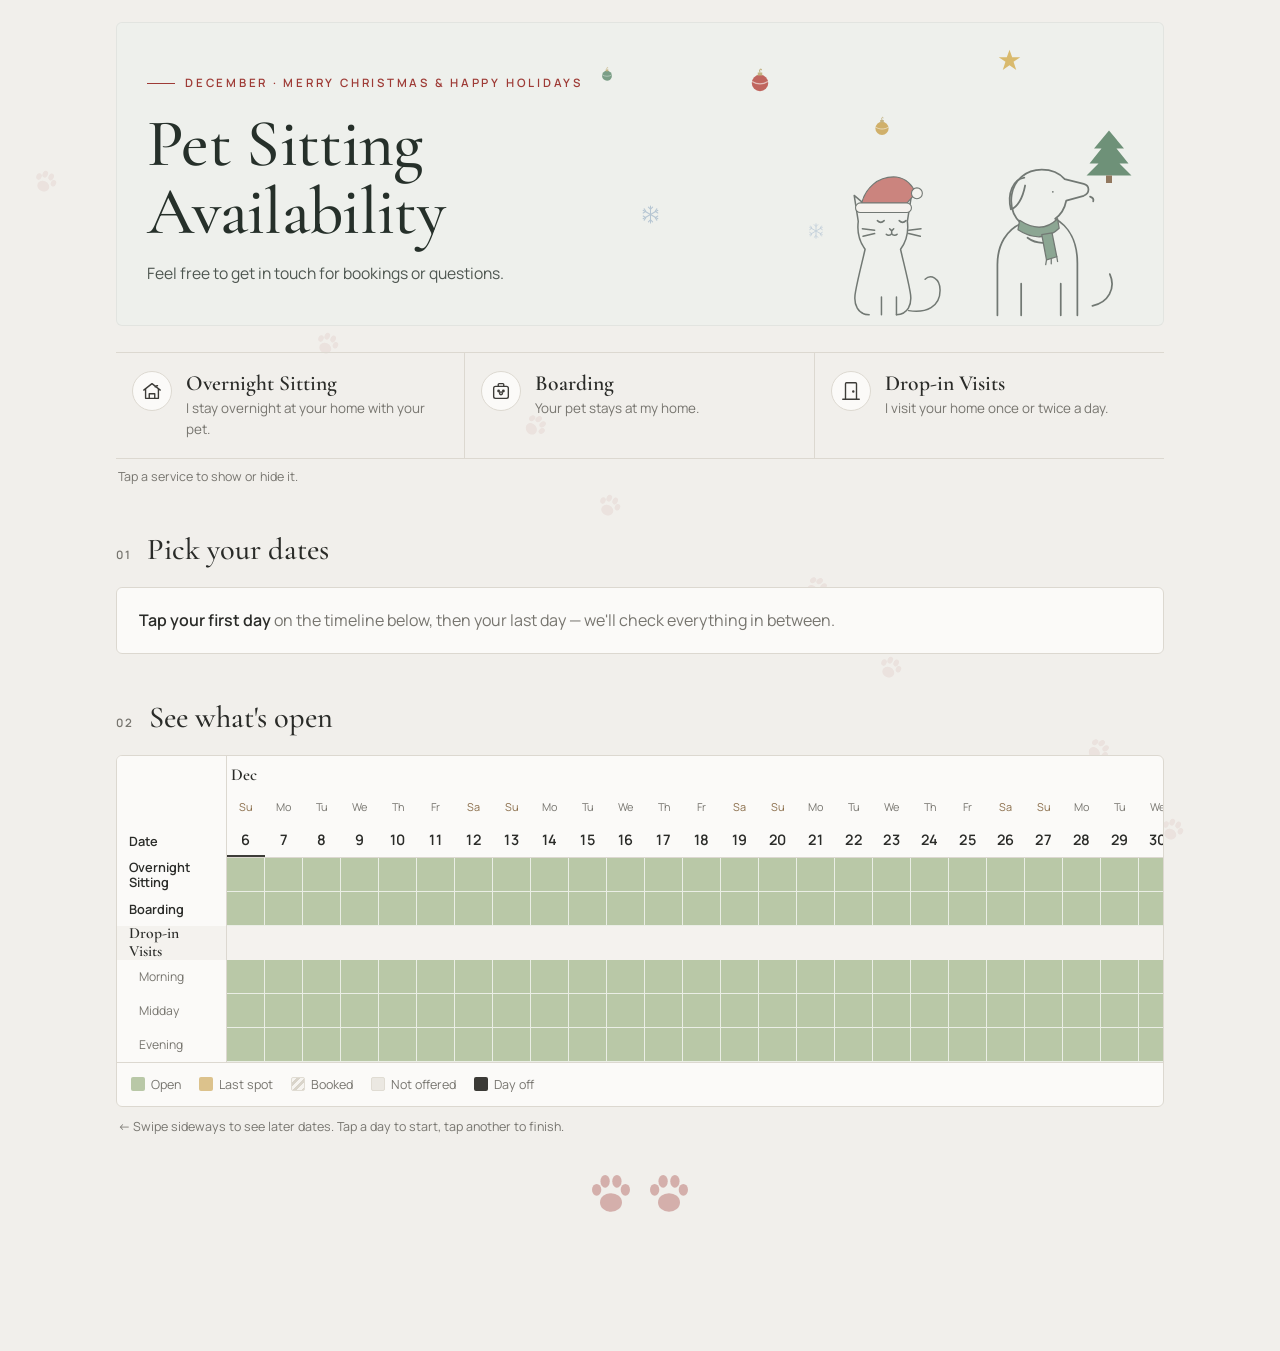
==== commit aa68d662: "Add monthly seasonal looks to the client hero and lighten the palette - seasons.js: per-month colour" ====
--- a/docs/index.html
+++ b/docs/index.html
@@ -15,6 +15,7 @@
   <div class="wrap">
     <section class="hero">
       <div class="photo" id="photo" hidden></div>
+      <div class="motifs" id="motifs"></div>
       <div class="art" id="heroArt"></div>
       <span class="eyebrow">Availability</span>
       <h1 id="title">Pet Sitting</h1>
@@ -46,6 +47,7 @@
 
   <script src="common.js"></script>
   <script src="art.js"></script>
+  <script src="seasons.js"></script>
   <script>
   (async function () {
     const svg = (d) => `<svg viewBox="0 0 24 24" fill="none" stroke="currentColor" stroke-width="1.5" stroke-linecap="round" stroke-linejoin="round">${d}</svg>`;
@@ -54,7 +56,6 @@
       boarding: svg('<rect x="4" y="7" width="16" height="13" rx="2"/><path d="M9 7V5a1 1 0 011-1h4a1 1 0 011 1v2"/><circle cx="12" cy="14.5" r="1.6"/><circle cx="9.4" cy="12" r=".8"/><circle cx="14.6" cy="12" r=".8"/>'),
       visit: svg('<path d="M6 21V4a1 1 0 011-1h10a1 1 0 011 1v17"/><path d="M3 21h18"/><circle cx="14.5" cy="12.5" r=".6" fill="currentColor"/>'),
     };
-    document.getElementById('heroArt').innerHTML = `<span class="cat">${PSART.CAT}</span><span class="dog">${PSART.DOG}</span>`;
     document.getElementById('footArt').innerHTML = PSART.PAW + PSART.PAW;
     (function trail() {
       const el = document.getElementById('trail');
@@ -78,6 +79,18 @@
     document.title = en.businessName || 'Availability';
     document.getElementById('title').textContent = en.businessName || 'Pet Sitting';
     document.getElementById('message').textContent = en.message || '';
+    // seasonal look (?month=12 to preview a month)
+    const q = new URLSearchParams(location.search).get('month');
+    const season = PSSEASON.pick(st.season, new Date(), q);
+    const root = document.documentElement.style;
+    root.setProperty('--hero-bg', season.bg);
+    root.setProperty('--hero-ink', season.ink);
+    root.setProperty('--accent', season.accent);
+    document.querySelector('.hero .eyebrow').textContent = season.line;
+    document.getElementById('heroArt').innerHTML =
+      `<span class="cat">${PSART.cat(season.cat ? season.cat() : '')}</span><span class="dog">${PSART.dog(season.dog ? season.dog() : '')}</span>`;
+    document.getElementById('motifs').innerHTML = season.motifs.map(([k, c, x, y, size, r]) =>
+      `<span style="left:${x}%;top:${y}%;width:calc(${size}px * var(--ms));height:calc(${size}px * var(--ms));--r:${r}deg">${PSART.motif(k, c)}</span>`).join('');
     if (st.heroImage) {
       const ph = document.getElementById('photo');
       ph.style.backgroundImage = `url("${String(st.heroImage).replace(/["\\]/g, '')}")`;
--- a/docs/client.css
+++ b/docs/client.css
@@ -5,13 +5,16 @@
   --ink: #2a2b28;
   --muted: #77756f;
   --hair: #dcd8d0;
-  --deep: #34402f;          /* deep olive */
-  --deep-2: #4b5a44;
+  --deep: #3d3c38;          /* charcoal for icons & button */
+  --accent: #6f6a5f;        /* set per season */
+  --hero-bg: #ece8e1;       /* set per season */
+  --hero-ink: #2a2b28;      /* set per season */
   --ok: #b9c8a7;            /* sage */
   --few: #dcc28c;           /* muted ochre */
   --na: #ebe8e2;
   --closed: #3b3a36;
   --col: 38px;
+  --ms: 1.5;                /* seasonal motif scale */
   --lab: 110px;
   --serif: "Cormorant Garamond", "Times New Roman", Georgia, serif;
   --sans: "Manrope", "Helvetica Neue", Arial, sans-serif;
@@ -23,7 +26,7 @@
 .wrap { max-width: 1080px; margin: 0 auto; padding: 22px 16px 120px; position: relative; }
 
 /* faint paw trail across the page */
-.trail { position: fixed; inset: 0; pointer-events: none; z-index: 0; color: var(--deep); opacity: .045; overflow: hidden; }
+.trail { position: fixed; inset: 0; pointer-events: none; z-index: 0; color: var(--accent); opacity: .07; overflow: hidden; }
 .trail svg { position: absolute; width: 34px; height: 34px; }
 .wrap > * { position: relative; z-index: 1; }
 
@@ -31,17 +34,25 @@
 
 /* Hero */
 .hero {
-  position: relative; overflow: hidden; border-radius: 6px; color: #f3f1ea;
-  background: var(--deep); padding: 46px 30px 40px; min-height: 260px;
+  position: relative; overflow: hidden; border-radius: 6px; color: var(--hero-ink);
+  background: var(--hero-bg); padding: 46px 30px 40px; min-height: 280px; border: 1px solid rgba(0, 0, 0, .05);
 }
 .hero .photo { position: absolute; inset: 0; background-size: cover; background-position: center; opacity: .28; filter: grayscale(.4); }
-.hero .art { position: absolute; right: 2%; bottom: -6px; display: flex; align-items: flex-end; gap: 0; color: #f3f1ea; opacity: .16; pointer-events: none; }
+.hero .art { position: absolute; right: 3%; bottom: -6px; display: flex; align-items: flex-end; gap: 0; color: var(--hero-ink); opacity: .62; pointer-events: none; }
+.hero .motifs { position: absolute; inset: 0; pointer-events: none; }
+.hero .motifs span { position: absolute; display: block; opacity: .8; animation: drift 7s ease-in-out infinite alternate; }
+.hero .motifs span:nth-child(2n) { animation-duration: 9s; animation-delay: -3s; }
+.hero .motifs span:nth-child(3n) { animation-duration: 11s; animation-delay: -5s; }
+.hero .motifs svg { width: 100%; height: 100%; display: block; }
+@keyframes drift { from { transform: translateY(-3px) rotate(var(--r, 0deg)); } to { transform: translateY(4px) rotate(calc(var(--r, 0deg) + 8deg)); } }
+@media (prefers-reduced-motion: reduce) { .hero .motifs span { animation: none; transform: rotate(var(--r, 0deg)); } }
+.hero .eyebrow, .hero h1, .hero p { position: relative; z-index: 1; }
 .hero .art .cat { width: 150px; }
 .hero .art .dog { width: 190px; margin-left: -24px; }
-.hero .eyebrow { font-size: .72rem; letter-spacing: .28em; text-transform: uppercase; opacity: .8; }
+.hero .eyebrow { font-size: .72rem; letter-spacing: .24em; text-transform: uppercase; color: var(--accent); font-weight: 600; }
 .hero .eyebrow::before { content: ""; display: inline-block; width: 28px; height: 1px; background: currentColor; vertical-align: middle; margin-right: 10px; }
 .hero h1 { font-family: var(--serif); font-weight: 500; font-size: clamp(2.4rem, 7vw, 4.2rem); line-height: 1.02; margin: 16px 0 14px; max-width: 13ch; letter-spacing: -.01em; }
-.hero p { margin: 0; font-size: .98rem; max-width: 44ch; opacity: .85; white-space: pre-wrap; }
+.hero p { margin: 0; font-size: .98rem; max-width: 40ch; opacity: .8; white-space: pre-wrap; }
 
 /* Service chips */
 .chips { display: grid; grid-template-columns: repeat(auto-fit, minmax(230px, 1fr)); gap: 0; margin: 26px 0 6px; border-top: 1px solid var(--hair); border-bottom: 1px solid var(--hair); }
@@ -122,14 +133,14 @@
   padding: 16px 18px; border-radius: 4px; box-shadow: 0 10px 30px rgba(42, 43, 40, .22); z-index: 10;
 }
 .foot { text-align: center; font-size: .78rem; color: var(--muted); margin-top: 30px; }
-.foot .art { display: flex; justify-content: center; gap: 4px; color: var(--deep); opacity: .22; margin-bottom: 10px; }
+.foot .art { display: flex; justify-content: center; gap: 4px; color: var(--accent); opacity: .35; margin-bottom: 10px; }
 .foot .art svg { width: 54px; }
 
 @media (max-width: 520px) {
-  :root { --col: 34px; --lab: 86px; }
+  :root { --col: 34px; --lab: 86px; --ms: 1; }
   .hero { padding: 34px 20px 30px; min-height: 240px; }
   .hero { padding-bottom: 96px; }
-  .hero .art { opacity: .13; }
+  .hero .art { opacity: .5; }
   .hero .art .cat { width: 84px; }
   .hero .art .dog { width: 108px; }
   .chip { border-right: 0; border-bottom: 1px solid var(--hair); }
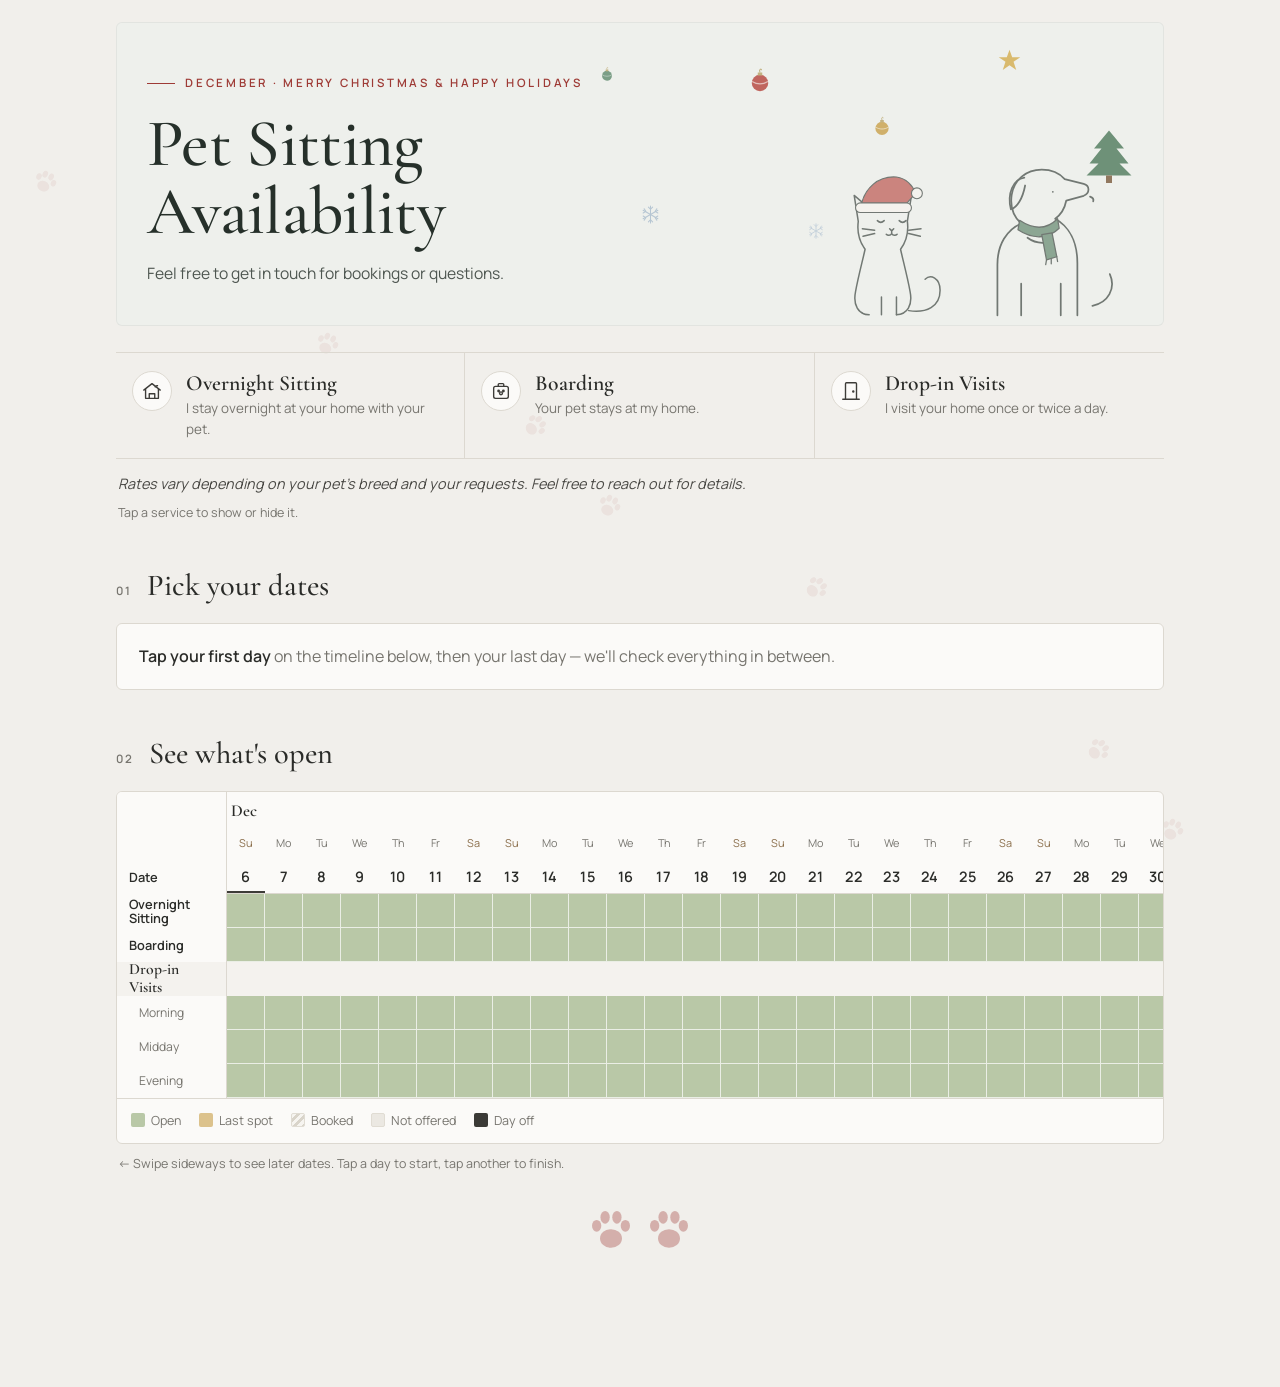
==== commit 50dae4bb: "Add a note on rates (no prices shown) under the services Co-Authored-By: Claude Opus 5.5 <noreply@an" ====
--- a/docs/index.html
+++ b/docs/index.html
@@ -23,6 +23,7 @@
     </section>
 
     <div class="chips" id="chips"></div>
+    <p class="rate-note" id="rateNote" hidden></p>
     <p class="chip-hint">Tap a service to show or hide it.</p>
 
     <h2 class="t"><span class="n">01</span>Pick your dates</h2>
@@ -79,6 +80,7 @@
     document.title = en.businessName || 'Availability';
     document.getElementById('title').textContent = en.businessName || 'Pet Sitting';
     document.getElementById('message').textContent = en.message || '';
+    if (en.rateNote) { const r = document.getElementById('rateNote'); r.textContent = en.rateNote; r.hidden = false; }
     // seasonal look (?month=12 to preview a month)
     const q = new URLSearchParams(location.search).get('month');
     const season = PSSEASON.pick(st.season, new Date(), q);
--- a/docs/client.css
+++ b/docs/client.css
@@ -66,6 +66,7 @@
 .chip b { display: block; font-family: var(--serif); font-size: 1.35rem; font-weight: 600; line-height: 1.15; }
 .chip span.d { display: block; font-size: .84rem; color: var(--muted); margin-top: 2px; }
 .chip.off { opacity: .38; }
+.rate-note { font-size: .9rem; color: #4a4945; margin: 14px 2px 0; font-style: italic; }
 .chip-hint { font-size: .78rem; color: var(--muted); margin: 8px 2px 0; }
 
 /* Section titles */
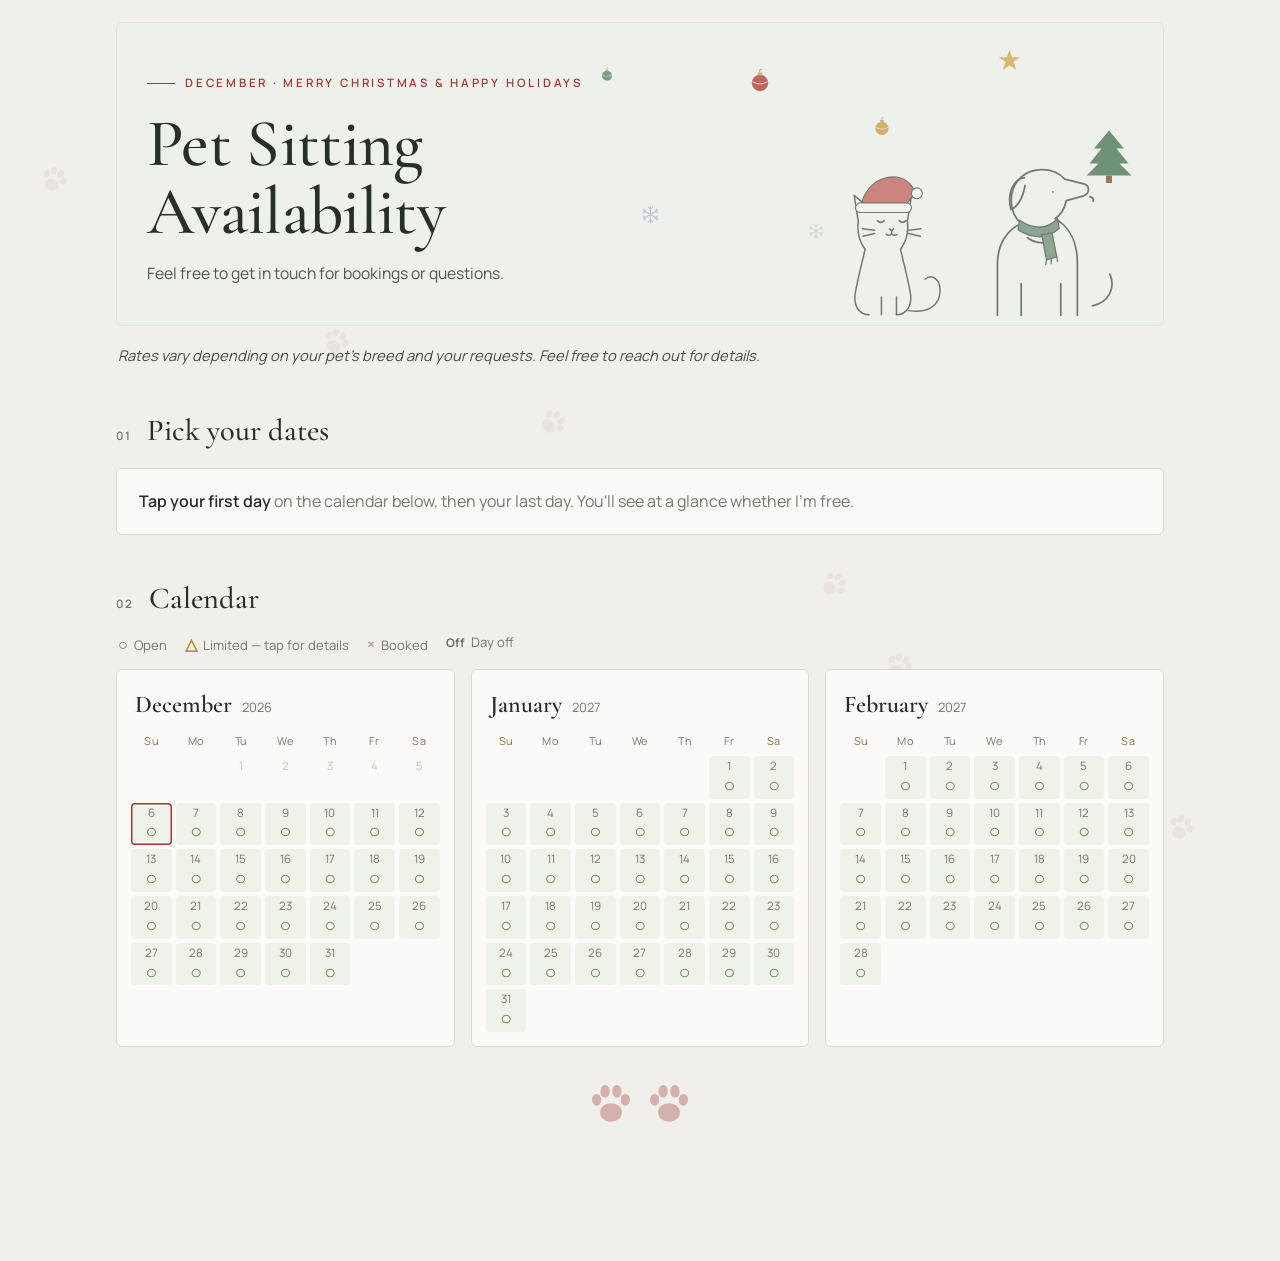
==== commit d45184db: "Simplify to per-day ○△×/Off availability with optional notes Services, capacities and time slots are" ====
--- a/docs/index.html
+++ b/docs/index.html
@@ -18,29 +18,23 @@
       <div class="motifs" id="motifs"></div>
       <div class="art" id="heroArt"></div>
       <span class="eyebrow">Availability</span>
-      <h1 id="title">Pet Sitting</h1>
+      <h1 id="title">Pet Sitting Availability</h1>
       <p id="message"></p>
     </section>
 
-    <div class="chips" id="chips"></div>
     <p class="rate-note" id="rateNote" hidden></p>
-    <p class="chip-hint">Tap a service to show or hide it.</p>
 
     <h2 class="t"><span class="n">01</span>Pick your dates</h2>
     <div class="checker sticker" id="checker"></div>
 
-    <h2 class="t"><span class="n">02</span>See what's open</h2>
-    <div class="tl-card sticker">
-      <div class="tl-scroll" id="scroll"><div class="tl" id="tl"></div></div>
-      <div class="legend">
-        <span><i class="ok"></i>Open</span>
-        <span><i class="few"></i>Last spot</span>
-        <span><i class="full"></i>Booked</span>
-        <span><i class="na"></i>Not offered</span>
-        <span><i class="closed"></i>Day off</span>
-      </div>
+    <h2 class="t"><span class="n">02</span>Calendar</h2>
+    <div class="legend-top">
+      <span><b class="s-open">○</b>Open</span>
+      <span><b class="s-limited">△</b>Limited — tap for details</span>
+      <span><b class="s-booked">×</b>Booked</span>
+      <span><b class="s-off">Off</b>Day off</span>
     </div>
-    <p class="scroll-hint">← Swipe sideways to see later dates. Tap a day to start, tap another to finish.</p>
+    <div class="months" id="months"></div>
 
     <div class="foot"><div class="art" id="footArt"></div><span id="updated"></span></div>
   </div>
@@ -51,23 +45,6 @@
   <script src="seasons.js"></script>
   <script>
   (async function () {
-    const svg = (d) => `<svg viewBox="0 0 24 24" fill="none" stroke="currentColor" stroke-width="1.5" stroke-linecap="round" stroke-linejoin="round">${d}</svg>`;
-    const ICON = {
-      stay: svg('<path d="M3 11l9-7 9 7"/><path d="M5 10v10h14V10"/><path d="M9 20v-5h6v5"/><path d="M15.5 7.5c.6-1 1.6-1.5 2.5-1.2"/>'),
-      boarding: svg('<rect x="4" y="7" width="16" height="13" rx="2"/><path d="M9 7V5a1 1 0 011-1h4a1 1 0 011 1v2"/><circle cx="12" cy="14.5" r="1.6"/><circle cx="9.4" cy="12" r=".8"/><circle cx="14.6" cy="12" r=".8"/>'),
-      visit: svg('<path d="M6 21V4a1 1 0 011-1h10a1 1 0 011 1v17"/><path d="M3 21h18"/><circle cx="14.5" cy="12.5" r=".6" fill="currentColor"/>'),
-    };
-    document.getElementById('footArt').innerHTML = PSART.PAW + PSART.PAW;
-    (function trail() {
-      const el = document.getElementById('trail');
-      let h = '';
-      for (let i = 0; i < 9; i++) {
-        const x = 6 + i * 11 + (i % 2 ? 3 : -3), y = 18 + i * 9;
-        h += `<span style="position:absolute;left:${x}%;top:${y}%;transform:rotate(${35 + (i % 2 ? 18 : -10)}deg)">${PSART.PAW}</span>`;
-      }
-      el.innerHTML = h;
-      el.querySelectorAll('span > svg').forEach((s) => { s.style.width = '30px'; s.style.height = '30px'; });
-    })();
     let data;
     try {
       const res = await fetch('data.json?t=' + Date.now(), { cache: 'no-store' });
@@ -77,11 +54,13 @@
     }
     const st = data.settings;
     const en = st.en;
-    document.title = en.businessName || 'Availability';
-    document.getElementById('title').textContent = en.businessName || 'Pet Sitting';
+
+    /* ---------- hero & season ---------- */
+    document.title = en.title || 'Availability';
+    document.getElementById('title').textContent = en.title || 'Pet Sitting Availability';
     document.getElementById('message').textContent = en.message || '';
     if (en.rateNote) { const r = document.getElementById('rateNote'); r.textContent = en.rateNote; r.hidden = false; }
-    // seasonal look (?month=12 to preview a month)
+
     const q = new URLSearchParams(location.search).get('month');
     const season = PSSEASON.pick(st.season, new Date(), q);
     const root = document.documentElement.style;
@@ -99,11 +78,21 @@
       ph.hidden = false;
       document.getElementById('heroArt').hidden = true;
     }
+    document.getElementById('footArt').innerHTML = PSART.PAW + PSART.PAW;
+    (function trail() {
+      const el = document.getElementById('trail');
+      let h = '';
+      for (let i = 0; i < 9; i++) {
+        const x = 6 + i * 11 + (i % 2 ? 3 : -3), y = 18 + i * 9;
+        h += `<span style="position:absolute;left:${x}%;top:${y}%;width:30px;height:30px;transform:rotate(${35 + (i % 2 ? 18 : -10)}deg)">${PSART.PAW}</span>`;
+      }
+      el.innerHTML = h;
+    })();
 
     if (st.contactUrl) {
       const a = document.getElementById('contact');
       a.href = st.contactUrl;
-      a.textContent = (en.contactLabel || 'Contact me to book') + '  →';
+      a.textContent = (en.contactLabel || 'Message me') + '  →';
       a.target = '_blank';
       a.rel = 'noopener';
       a.hidden = false;
@@ -114,159 +103,85 @@
         `Updated ${PS.MONTH_EN[u.getMonth()]} ${u.getDate()}, ${PS.pad(u.getHours())}:${PS.pad(u.getMinutes())} · Bookings are confirmed directly with me.`;
     }
 
-    const services = PS.enabledServices(data);
-    const shown = new Set(services);
-    const state = { start: null, end: null };
-
-    // date span: today → end of the last month shown
+    /* ---------- calendar ---------- */
     const today = PS.today();
     const t0 = PS.parse(today);
-    const months = Math.max(1, Number(st.monthsAhead) || 3);
-    const last = PS.ymd(new Date(t0.getFullYear(), t0.getMonth() + months, 0));
-    const days = [];
-    for (let d = today; d <= last; d = PS.addDays(d, 1)) days.push(d);
-    const statusCache = new Map(days.map((d) => [d, PS.dayStatus(data, d)]));
-    const ds = (d) => statusCache.get(d) || PS.dayStatus(data, d);
+    const monthsAhead = Math.max(1, Number(st.monthsAhead) || 3);
+    const state = { start: null, end: null };
+    const noteOf = (x) => x.noteEn || (x.status === 'limited' ? 'Limited availability, please ask' : '');
 
-    /* ---------- chips ---------- */
-    const chips = document.getElementById('chips');
-    chips.innerHTML = services.map((k) => {
-      const s = PS.svcText(data, k, 'en');
-      return `<button type="button" class="chip" data-k="${k}"><span class="ico">${ICON[k]}</span><span><b>${PS.esc(s.label)}</b><span class="d">${PS.esc(s.note)}</span></span></button>`;
-    }).join('');
-    chips.querySelectorAll('.chip').forEach((b) => b.addEventListener('click', () => {
-      const k = b.dataset.k;
-      if (shown.has(k) && shown.size > 1) shown.delete(k); else shown.add(k);
-      chips.querySelectorAll('.chip').forEach((c) => c.classList.toggle('off', !shown.has(c.dataset.k)));
-      draw();
-    }));
-
-    /* ---------- timeline ---------- */
-    function cellFor(m, remaining) {
-      if (m === 'closed') return ['closed', 'OFF'];
-      if (m === 'na') return ['na', '–'];
-      if (m === 'full') return ['full', ''];
-      if (m === 'few') return ['few', st.showCounts ? String(remaining) : ''];
-      return ['ok', ''];
-    }
-    function inRange(d) {
-      if (!state.start) return false;
-      const e = state.end || state.start;
-      return d >= state.start && d <= e;
-    }
-    function drawTimeline() {
-      const tl = document.getElementById('tl');
-      tl.style.setProperty('--days', days.length);
-      let h = '<div class="lab"></div>';
-      days.forEach((d, i) => {
-        const x = PS.parse(d);
-        const label = i === 0 || x.getDate() === 1 ? `<span>${PS.MONTH_EN[x.getMonth()]}</span>` : '';
-        h += `<div class="mon">${label}</div>`;
-      });
-      h += '<div class="lab"></div>';
-      days.forEach((d) => {
-        const w = PS.parse(d).getDay();
-        h += `<div class="dw ${w === 0 || w === 6 ? 'we' : ''}" data-d="${d}">${PS.WEEK_EN[w].slice(0, 2)}</div>`;
-      });
-      h += '<div class="lab">Date</div>';
-      days.forEach((d) => {
-        const cls = ['dn'];
-        if (d === today) cls.push('today');
-        if (d === state.start || d === state.end) cls.push('sel');
-        h += `<div class="${cls.join(' ')}" data-d="${d}">${PS.parse(d).getDate()}</div>`;
-      });
-
-      const row = (label, sub, getter) => {
-        h += `<div class="lab ${sub ? 'sub' : ''}">${PS.esc(label)}</div>`;
-        days.forEach((d) => {
-          const [cls, txt] = getter(ds(d));
-          const extra = (inRange(d) ? ' inrange' : '') + (d === state.start || d === state.end ? ' sel' : '');
-          h += `<div class="c ${cls}${extra}" data-d="${d}">${txt}</div>`;
-        });
-      };
-      for (const k of services) {
-        if (!shown.has(k)) continue;
-        const s = PS.svcText(data, k, 'en');
-        if (k === 'visit') {
-          h += `<div class="lab grp">${PS.esc(s.label)}</div><div class="grpfill" style="grid-column: 2 / -1"></div>`;
-          st.visitSlots.forEach((slot, i) => {
-            row(PS.slotText(slot, 'en').label, true, (x) => {
-              if (x.closed) return cellFor('closed');
-              const v = x.visits[i];
-              return cellFor(PS.mark(v), v.remaining);
-            });
-          });
-        } else {
-          row(s.label, false, (x) => (x.closed ? cellFor('closed') : cellFor(PS.mark(x[k]), x[k].remaining)));
+    function drawMonths() {
+      let h = '';
+      for (let i = 0; i < monthsAhead; i++) {
+        const first = new Date(t0.getFullYear(), t0.getMonth() + i, 1);
+        const n = new Date(first.getFullYear(), first.getMonth() + 1, 0).getDate();
+        h += `<section class="month sticker"><h3>${PS.MONTH_EN_FULL[first.getMonth()]} <span>${first.getFullYear()}</span></h3><div class="grid">`;
+        PS.WEEK_EN.forEach((w, j) => { h += `<div class="wd ${j === 0 || j === 6 ? 'we' : ''}">${w.slice(0, 2)}</div>`; });
+        for (let k = 0; k < first.getDay(); k++) h += '<div class="day empty"></div>';
+        for (let d = 1; d <= n; d++) {
+          const date = PS.ymd(new Date(first.getFullYear(), first.getMonth(), d));
+          const x = PS.dayInfo(data, date);
+          const cls = ['day', 'st-' + x.status];
+          if (x.past) cls.push('past');
+          if (date === today) cls.push('today');
+          if (state.start && date >= state.start && date <= (state.end || state.start)) cls.push('inrange');
+          if (date === state.start || date === state.end) cls.push('sel');
+          const sym = x.past ? '' : `<b>${PS.SYMBOL[x.status]}</b>`;
+          const tip = !x.past && x.status === 'limited' ? ` title="${PS.esc(noteOf(x))}"` : '';
+          h += `<button type="button" class="${cls.join(' ')}" data-d="${date}" ${x.past ? 'disabled' : ''}${tip}><span class="num">${d}</span>${sym}</button>`;
         }
+        h += '</div></section>';
       }
-      tl.innerHTML = h;
-      tl.querySelectorAll('[data-d]').forEach((el) => el.addEventListener('click', () => pick(el.dataset.d)));
+      const el = document.getElementById('months');
+      el.innerHTML = h;
+      el.querySelectorAll('button[data-d]').forEach((b) => b.addEventListener('click', () => pick(b.dataset.d)));
     }
 
-    /* ---------- range checker ---------- */
     function pick(d) {
       if (!state.start || state.end) { state.start = d; state.end = null; }
       else if (d < state.start) { state.start = d; }
       else { state.end = d; }
       draw();
+      if (window.innerWidth < 700) document.getElementById('checker').scrollIntoView({ behavior: 'smooth', block: 'center' });
     }
-    function list(ds_) {
-      const shownDates = ds_.slice(0, 4).map((d) => PS.fmtDateEn(d).replace(/^\w+, /, ''));
-      return shownDates.join(', ') + (ds_.length > 4 ? ` +${ds_.length - 4} more` : '');
-    }
+
     function drawChecker() {
       const el = document.getElementById('checker');
       if (!state.start) {
-        el.innerHTML = '<p class="prompt"><b>Tap your first day</b> on the timeline below, then your last day — we\'ll check everything in between.</p>';
+        el.innerHTML = '<p class="prompt"><b>Tap your first day</b> on the calendar below, then your last day. You\'ll see at a glance whether I\'m free.</p>';
         return;
       }
       const a = state.start, b = state.end || state.start;
-      const nights = [];
-      if (b > a) for (let d = a; d < b; d = PS.addDays(d, 1)) nights.push(d); else nights.push(a);
-      const visitDays = [];
-      for (let d = a; d <= b; d = PS.addDays(d, 1)) visitDays.push(d);
-      const nCount = b > a ? nights.length : 1;
-      let html = `<div class="range">${PS.fmtDateEn(a)}${b > a ? ' → ' + PS.fmtDateEn(b) : ''}<small>${b > a ? `${nCount} night${nCount > 1 ? 's' : ''} · ${visitDays.length} days` : 'one day'}${state.end ? '' : ' · tap a last day'}</small></div>`;
-      html += '<div class="results">';
-      for (const k of services) {
-        if (!shown.has(k)) continue;
-        const s = PS.svcText(data, k, 'en');
-        if (k === 'visit') {
-          const perSlot = st.visitSlots.map((slot, i) => {
-            const bad = visitDays.filter((d) => { const x = ds(d); return x.closed || x.visits[i].remaining <= 0; });
-            return { label: PS.slotText(slot, 'en').label, bad };
-          });
-          const allOk = perSlot.every((p) => !p.bad.length);
-          const allNo = perSlot.every((p) => p.bad.length === visitDays.length);
-          const cls = allOk ? 'ok' : allNo ? 'no' : 'partial';
-          html += `<div class="res ${cls}"><div class="h"><span><span class="ico">${ICON[k]}</span>${PS.esc(s.label)}</span><span>${allOk ? 'Open' : allNo ? 'Unavailable' : 'Partly open'}</span></div>`;
-          if (allOk) html += '<div class="s">Every visit time is open.</div>';
-          else if (allNo) html += '<div class="s">Not available for these dates.</div>';
-          else html += '<ul>' + perSlot.map((p) => `<li><b>${PS.esc(p.label)}</b>: ${!p.bad.length ? 'open every day' : p.bad.length === visitDays.length ? 'not available' : 'not on ' + list(p.bad)}</li>`).join('') + '</ul>';
-          html += '</div>';
-        } else {
-          const bad = nights.filter((d) => { const x = ds(d); return x.closed || x[k].remaining <= 0; });
-          const cls = !bad.length ? 'ok' : bad.length === nights.length ? 'no' : 'partial';
-          const msg = !bad.length
-            ? (b > a ? `Open for all ${nCount} night${nCount > 1 ? 's' : ''}.` : 'Open that night.')
-            : bad.length === nights.length ? 'Not available for these dates.'
-            : `Booked the night${bad.length > 1 ? 's' : ''} of ${list(bad)}.`;
-          html += `<div class="res ${cls}"><div class="h"><span><span class="ico">${ICON[k]}</span>${PS.esc(s.label)}</span><span>${cls === 'ok' ? 'Open' : cls === 'no' ? 'Unavailable' : 'Partly open'}</span></div><div class="s">${msg}</div></div>`;
+      const days = [];
+      for (let d = a; d <= b; d = PS.addDays(d, 1)) days.push(PS.dayInfo(data, d));
+      const counts = { open: 0, limited: 0, booked: 0, off: 0 };
+      days.forEach((x) => counts[x.status]++);
+      let cls, head;
+      if (counts.open === days.length) { cls = 'ok'; head = days.length > 1 ? 'I\'m open for all of these dates.' : 'I\'m open that day.'; }
+      else if (counts.booked + counts.off === days.length) { cls = 'no'; head = days.length > 1 ? 'Sorry, I\'m not available for these dates.' : 'Sorry, I\'m not available that day.'; }
+      else { cls = 'partial'; head = days.length > 1 ? 'Some of these dates have limits:' : 'That day has limits:'; }
+      let html = `<div class="range">${PS.fmtDateEn(a)}${b > a ? ' → ' + PS.fmtDateEn(b) : ''}<small>${days.length} day${days.length > 1 ? 's' : ''}${state.end ? '' : ' · tap a last day'}</small></div>`;
+      html += `<div class="res ${cls}"><div class="s">${head}</div>`;
+      if (cls === 'partial' || (cls === 'no' && days.length > 1)) {
+        // group consecutive days with the same status & note
+        const groups = [];
+        for (const x of days) {
+          const key = x.status + '|' + noteOf(x);
+          const g = groups[groups.length - 1];
+          if (g && g.key === key) g.end = x.date; else groups.push({ key, start: x.date, end: x.date, x });
         }
+        html += '<ul>' + groups.map((g) => {
+          const when = g.start === g.end ? PS.fmtDateEn(g.start) : `${PS.fmtDateEn(g.start)} – ${PS.fmtDateEn(g.end)}`;
+          const what = g.x.status === 'limited' ? noteOf(g.x) : PS.STATUS_EN[g.x.status];
+          return `<li><span class="sym s-${g.x.status}">${PS.SYMBOL[g.x.status]}</span><b>${when}</b> ${PS.esc(what)}</li>`;
+        }).join('') + '</ul>';
       }
       html += '</div><button type="button" class="btn-clear" id="clear">Clear dates</button>';
       el.innerHTML = html;
       document.getElementById('clear').addEventListener('click', () => { state.start = state.end = null; draw(); });
     }
 
-    function draw() {
-      const sc = document.getElementById('scroll');
-      const x = sc.scrollLeft;
-      drawTimeline();
-      sc.scrollLeft = x;
-      drawChecker();
-    }
+    function draw() { drawMonths(); drawChecker(); }
     draw();
   })();
   </script>
--- a/docs/client.css
+++ b/docs/client.css
@@ -54,20 +54,7 @@
 .hero h1 { font-family: var(--serif); font-weight: 500; font-size: clamp(2.4rem, 7vw, 4.2rem); line-height: 1.02; margin: 16px 0 14px; max-width: 13ch; letter-spacing: -.01em; }
 .hero p { margin: 0; font-size: .98rem; max-width: 40ch; opacity: .8; white-space: pre-wrap; }
 
-/* Service chips */
-.chips { display: grid; grid-template-columns: repeat(auto-fit, minmax(230px, 1fr)); gap: 0; margin: 26px 0 6px; border-top: 1px solid var(--hair); border-bottom: 1px solid var(--hair); }
-.chip {
-  text-align: left; cursor: pointer; font: inherit; color: var(--ink); background: transparent; border: 0;
-  padding: 18px 16px; display: flex; gap: 14px; align-items: flex-start; border-right: 1px solid var(--hair);
-}
-.chip:last-child { border-right: 0; }
-.chip .ico { width: 40px; height: 40px; flex-shrink: 0; color: var(--deep); display: grid; place-items: center; border: 1px solid var(--hair); border-radius: 50%; background: var(--paper); }
-.chip .ico svg { width: 22px; height: 22px; }
-.chip b { display: block; font-family: var(--serif); font-size: 1.35rem; font-weight: 600; line-height: 1.15; }
-.chip span.d { display: block; font-size: .84rem; color: var(--muted); margin-top: 2px; }
-.chip.off { opacity: .38; }
-.rate-note { font-size: .9rem; color: #4a4945; margin: 14px 2px 0; font-style: italic; }
-.chip-hint { font-size: .78rem; color: var(--muted); margin: 8px 2px 0; }
+.rate-note { font-size: .92rem; color: #4a4945; margin: 18px 2px 0; font-style: italic; }
 
 /* Section titles */
 h2.t { font-family: var(--serif); font-weight: 500; font-size: 1.9rem; margin: 40px 0 14px; display: flex; align-items: baseline; gap: 14px; }
@@ -91,40 +78,43 @@
 .res ul { margin: 6px 0 0; padding-left: 18px; font-size: .86rem; color: #4a4945; }
 .btn-clear { margin-top: 14px; font: inherit; font-size: .84rem; background: transparent; border: 0; border-bottom: 1px solid var(--ink); padding: 0 0 1px; cursor: pointer; color: var(--ink); }
 
-/* Timeline */
-.tl-card { padding: 0; overflow: hidden; }
-.tl-scroll { overflow-x: auto; -webkit-overflow-scrolling: touch; scrollbar-width: thin; }
-.tl { display: grid; grid-template-columns: var(--lab) repeat(var(--days), var(--col)); min-width: max-content; }
-.tl > div { height: 34px; }
-.lab {
-  position: sticky; left: 0; z-index: 3; background: var(--paper); border-right: 1px solid var(--hair);
-  display: flex; align-items: center; padding: 0 12px; font-weight: 600; font-size: .8rem; line-height: 1.15;
+/* Calendar */
+.legend-top { display: flex; flex-wrap: wrap; gap: 6px 18px; font-size: .82rem; color: var(--muted); margin: -4px 2px 12px; }
+.legend-top b { margin-right: 6px; font-size: 1rem; }
+.s-open { color: #5f7f4c; }
+.s-limited { color: #b48a2c; }
+.s-booked { color: #a9a49a; }
+.s-off { color: #6b6964; font-size: .74rem !important; letter-spacing: .06em; }
+.months { display: grid; grid-template-columns: repeat(auto-fill, minmax(300px, 1fr)); gap: 16px; }
+.month { padding: 16px 14px 14px; }
+.month h3 { font-family: var(--serif); font-weight: 600; font-size: 1.5rem; margin: 0 4px 10px; }
+.month h3 span { font-family: var(--sans); font-weight: 400; font-size: .8rem; color: var(--muted); margin-left: 4px; }
+.grid { display: grid; grid-template-columns: repeat(7, minmax(0, 1fr)); gap: 4px; }
+.wd { text-align: center; font-size: .68rem; letter-spacing: .06em; color: var(--muted); padding-bottom: 2px; }
+.wd.we { color: #8a6d4a; }
+.day {
+  aspect-ratio: 1 / 1.05; border: 0; border-radius: 4px; font: inherit; cursor: pointer; padding: 3px 0 0;
+  display: flex; flex-direction: column; align-items: center; justify-content: flex-start; gap: 0; color: var(--ink); background: transparent;
 }
-.lab.sub { font-weight: 400; font-size: .76rem; padding-left: 22px; color: var(--muted); }
-.lab.grp { background: #f4f2ee; font-family: var(--serif); font-size: .98rem; }
-.tl .grpfill { background: #f4f2ee; }
-.mon { font-family: var(--serif); font-weight: 600; font-size: 1.05rem; display: flex; align-items: flex-end; padding: 0 0 2px 4px; white-space: nowrap; }
-.dw, .dn { display: grid; place-items: center; font-size: .68rem; cursor: pointer; color: var(--muted); letter-spacing: .04em; }
-.dn { font-weight: 600; font-size: .9rem; color: var(--ink); border-bottom: 1px solid var(--hair); }
-.we { color: #8a6d4a; }
-.c { border-right: 1px solid rgba(255, 255, 255, .7); border-bottom: 1px solid rgba(255, 255, 255, .7); display: grid; place-items: center; cursor: pointer; font-size: .74rem; font-weight: 600; color: #fff; }
-.c.ok { background: var(--ok); }
-.c.few { background: var(--few); color: #5b4a24; }
-.c.full { background: repeating-linear-gradient(135deg, #f6f4f0 0 4px, #e4e0d8 4px 8px); color: transparent; }
-.c.na { background: var(--na); color: #bdb8ad; }
-.c.closed { background: var(--closed); color: #cfcabe; font-size: .56rem; letter-spacing: .1em; }
-.tl .today { box-shadow: inset 0 -2px 0 var(--deep); }
-.tl .sel { outline: 2px solid var(--deep); outline-offset: -2px; z-index: 1; }
-.tl .inrange { filter: brightness(.9); }
-
-.legend { display: flex; flex-wrap: wrap; gap: 8px 18px; padding: 12px 14px; border-top: 1px solid var(--hair); font-size: .78rem; color: var(--muted); }
-.legend i { display: inline-block; width: 14px; height: 14px; border-radius: 2px; vertical-align: -2px; margin-right: 6px; }
-.legend .ok { background: var(--ok); }
-.legend .few { background: var(--few); }
-.legend .full { background: repeating-linear-gradient(135deg, #f6f4f0 0 3px, #d9d4ca 3px 6px); border: 1px solid #e0dcd3; }
-.legend .na { background: var(--na); border: 1px solid #e0dcd3; }
-.legend .closed { background: var(--closed); }
-.scroll-hint { font-size: .78rem; color: var(--muted); margin: 10px 2px 0; }
+.day.empty { cursor: default; }
+.day .num { font-size: .72rem; color: var(--muted); line-height: 1.2; }
+.day b { font-size: 1.25rem; line-height: 1.15; font-weight: 600; }
+.day.st-open { background: #eef2e8; }
+.day.st-open b { color: #5f7f4c; }
+.day.st-limited { background: #f6edd6; }
+.day.st-limited b { color: #b48a2c; }
+.day.st-booked { background: repeating-linear-gradient(135deg, #f6f4f0 0 4px, #ebe7e0 4px 8px); }
+.day.st-booked b { color: #a9a49a; }
+.day.st-off { background: #e3e0da; }
+.day.st-off b { color: #6b6964; font-size: .7rem; letter-spacing: .08em; margin-top: 5px; }
+.day.past { background: transparent; cursor: default; }
+.day.past .num { color: #c6c2ba; }
+.day.today { box-shadow: inset 0 0 0 1.5px var(--accent); }
+.day.inrange { filter: brightness(.94); }
+.day.sel { box-shadow: inset 0 0 0 2px var(--ink); }
+.res .sym { display: inline-block; width: 26px; font-weight: 600; }
+.res ul { list-style: none; padding-left: 0; }
+.res li { padding: 3px 0; }
 
 /* Contact bar */
 .cta {
@@ -142,10 +132,8 @@
   .hero { padding: 34px 20px 30px; min-height: 240px; }
   .hero { padding-bottom: 96px; }
   .hero .art { opacity: .5; }
+  .hero .motifs { left: 38%; top: 30%; }
   .hero .art .cat { width: 84px; }
   .hero .art .dog { width: 108px; }
-  .chip { border-right: 0; border-bottom: 1px solid var(--hair); }
-  .chip:last-child { border-bottom: 0; }
-  .lab { font-size: .72rem; padding: 0 8px; }
-  .lab.sub { padding-left: 14px; font-size: .7rem; }
+  .month { padding: 14px 10px 10px; }
 }
